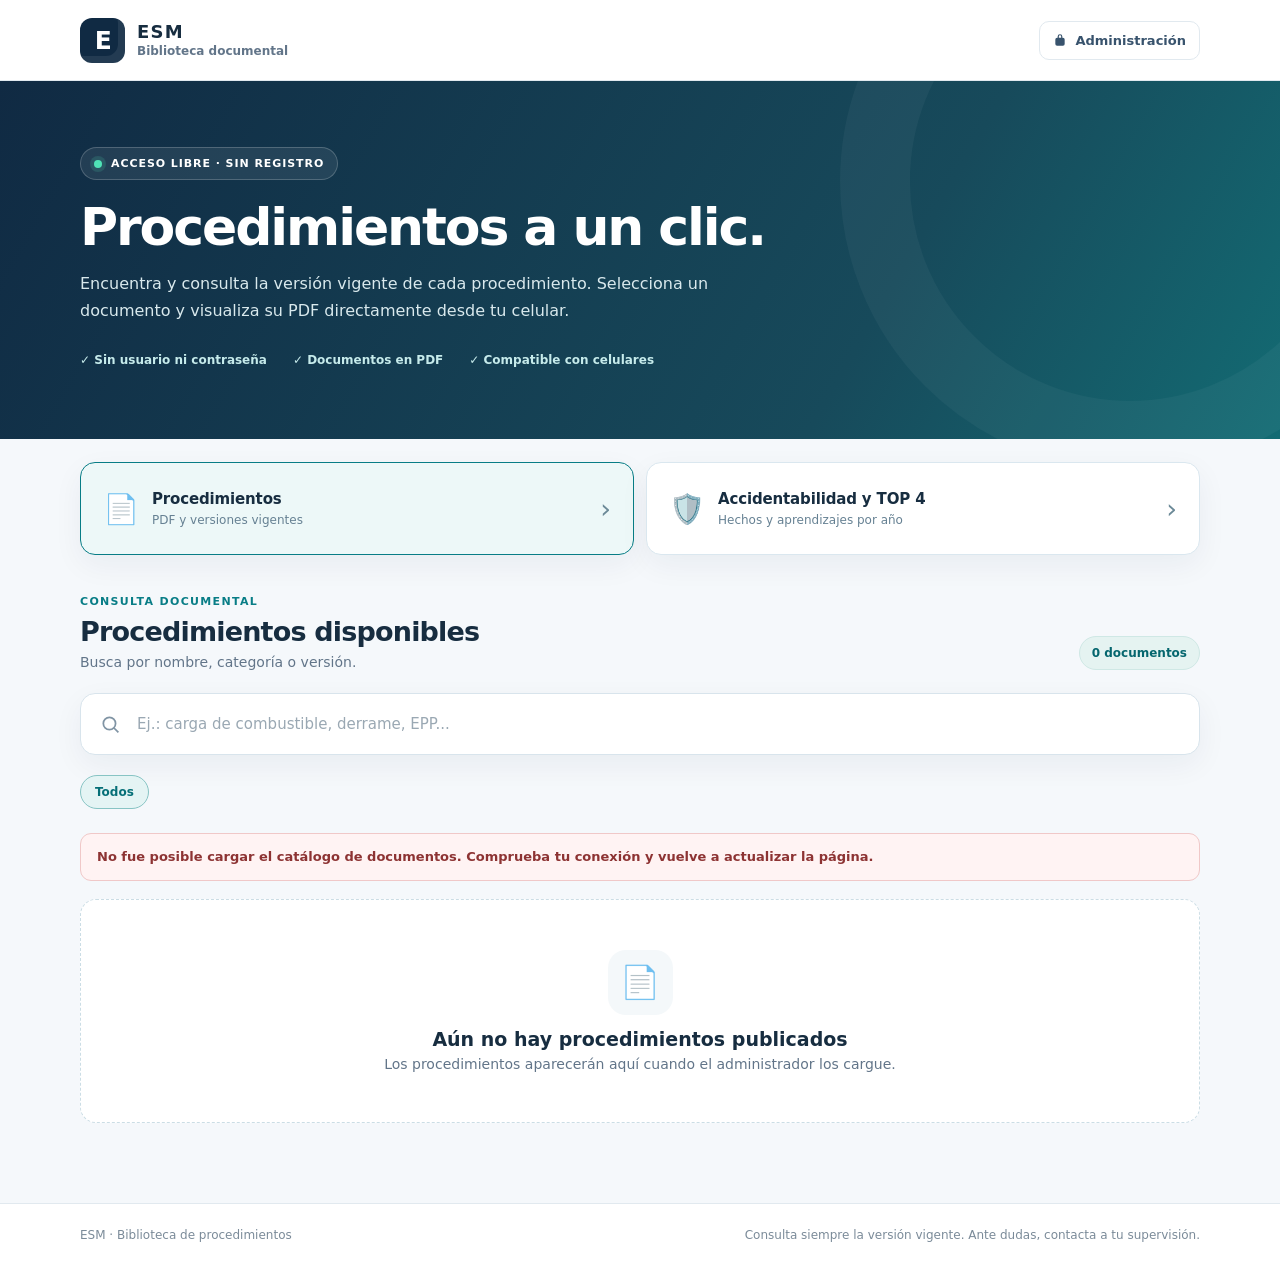
==== index.html @ 7fe54e81 "Primera versión Biblioteca ESM" ====
<!DOCTYPE html>
<html lang="es">
<head>
  <meta charset="UTF-8" />
  <meta name="viewport" content="width=device-width, initial-scale=1" />
  <meta name="theme-color" content="#102a43" />
  <meta name="description" content="Biblioteca de procedimientos vigentes ESM. Consulta y visualiza documentos PDF de forma simple." />
  <meta name="robots" content="noindex,nofollow" />
  <title>Biblioteca de Procedimientos | ESM</title>
  <link rel="stylesheet" href="styles.css" />
  <script src="app.js" defer></script>
</head>
<body>
  <header class="site-header">
    <div class="container header-inner">
      <a class="brand" href="./" aria-label="Biblioteca ESM - Inicio">
        <span class="brand-mark" aria-hidden="true">E</span>
        <span class="brand-text"><strong>ESM</strong><small>Biblioteca documental</small></span>
      </a>
      <a class="header-action" href="admin.html"><svg viewBox="0 0 24 24" aria-hidden="true"><path d="M12 2a4 4 0 0 1 4 4v2h1a3 3 0 0 1 3 3v8a3 3 0 0 1-3 3H7a3 3 0 0 1-3-3v-8a3 3 0 0 1 3-3h1V6a4 4 0 0 1 4-4Zm-2 6h4V6a2 2 0 0 0-4 0v2Z"/></svg><span>Administración</span></a>
    </div>
  </header>
  <main>
    <section class="hero">
      <div class="container hero-content">
        <span class="eyebrow"><span class="status-pulse"></span> ACCESO LIBRE · SIN REGISTRO</span>
        <h1>Procedimientos a un clic.</h1>
        <p>Encuentra y consulta la versión vigente de cada procedimiento. Selecciona un documento y visualiza su PDF directamente desde tu celular.</p>
        <div class="hero-details"><span>✓ Sin usuario ni contraseña</span><span>✓ Documentos en PDF</span><span>✓ Compatible con celulares</span></div>
      </div>
    </section>

    <nav class="container two-portals" aria-label="Secciones de consulta">
      <a class="portal-card active-portal" href="./" aria-current="page"><span class="portal-symbol" aria-hidden="true">📄</span><span><strong>Procedimientos</strong><small>PDF y versiones vigentes</small></span><span class="portal-arrow" aria-hidden="true">›</span></a>
      <a class="portal-card" href="accidentabilidad.html"><span class="portal-symbol" aria-hidden="true">🛡️</span><span><strong>Accidentabilidad y TOP 4</strong><small>Hechos y aprendizajes por año</small></span><span class="portal-arrow" aria-hidden="true">›</span></a>
    </nav>
    <section class="container content-section" aria-label="Listado de procedimientos">
      <div class="section-head">
        <div><p class="section-kicker">CONSULTA DOCUMENTAL</p><h2>Procedimientos disponibles</h2><p class="section-sub">Busca por nombre, categoría o versión.</p></div>
        <div class="counter" id="counter" aria-live="polite">Cargando...</div>
      </div>
      <div class="search-wrap">
        <svg viewBox="0 0 24 24" aria-hidden="true"><circle cx="10.8" cy="10.8" r="7"/><path d="m16 16 5 5"/></svg>
        <input id="search" type="search" placeholder="Ej.: carga de combustible, derrame, EPP..." aria-label="Buscar procedimiento" autocomplete="off" />
        <button id="clear-search" class="clear-search" type="button" aria-label="Borrar búsqueda" hidden>×</button>
      </div>
      <div id="filters" class="filter-row" role="group" aria-label="Filtrar por categoría"></div>
      <div id="notice" class="notice" aria-live="polite" hidden></div>
      <div id="cards" class="document-grid" aria-live="polite"></div>
      <div id="empty" class="empty-state" hidden>
        <div class="empty-icon" aria-hidden="true">📄</div>
        <h3 id="empty-title">No hay procedimientos publicados</h3>
        <p id="empty-detail">Cuando se carguen documentos aparecerán aquí.</p>
      </div>
    </section>
  </main>
  <footer class="site-footer"><div class="container footer-content"><span>ESM · Biblioteca de procedimientos</span><span>Consulta siempre la versión vigente. Ante dudas, contacta a tu supervisión.</span></div></footer>

  <dialog id="pdf-dialog" class="pdf-dialog" aria-label="Visualizador de procedimiento">
    <div class="dialog-shell">
      <div class="dialog-head"><div class="dialog-name"><p>DOCUMENTO PDF</p><h2 id="viewer-title">Procedimiento</h2><span id="viewer-version"></span></div><button id="close-viewer" type="button" class="icon-button" aria-label="Cerrar documento">✕</button></div>
      <iframe id="pdf-frame" title="Visualizador PDF" loading="lazy"></iframe>
      <div class="dialog-foot"><span>Si tu celular no lo muestra aquí, ábrelo directamente.</span><a id="viewer-link" class="button primary small" href="#" target="_blank" rel="noopener">Abrir PDF ↗</a></div>
    </div>
  </dialog>
</body>
</html>
---- styles.css ----
:root{color-scheme:light;--navy:#102a43;--navy-2:#163957;--teal:#087d86;--teal-dark:#05666e;--text:#172d40;--muted:#627589;--line:#e1e9ef;--bg:#f5f8fb;--white:#fff;--shadow:0 10px 30px rgba(16,42,67,.055);font-family:Inter,ui-sans-serif,system-ui,-apple-system,"Segoe UI",Roboto,Arial,sans-serif;font-synthesis:none}
*{box-sizing:border-box}html{scroll-behavior:smooth}body{margin:0;color:var(--text);background:var(--bg);-webkit-font-smoothing:antialiased}button,input,textarea,select{font:inherit}button,a{-webkit-tap-highlight-color:transparent}button{cursor:pointer}a{color:inherit;text-decoration:none}[hidden]{display:none!important}.container{width:min(1120px,calc(100% - 40px));margin-inline:auto}.site-header{background:var(--white);border-bottom:1px solid var(--line);position:relative;z-index:2}.header-inner{min-height:80px;display:flex;align-items:center;justify-content:space-between;gap:16px}.brand{display:flex;align-items:center;gap:12px}.brand-mark{width:45px;height:45px;border-radius:12px;background:var(--navy);color:#fff;display:grid;place-items:center;font-weight:900;font-size:25px;letter-spacing:-1.5px;box-shadow:inset -7px -7px 0 rgba(255,255,255,.08)}.brand-text{display:flex;flex-direction:column;line-height:1.25}.brand-text strong{font-size:18px;letter-spacing:.07em}.brand-text small{font-size:12px;color:var(--muted);font-weight:600;white-space:nowrap}.header-action{font-size:13px;color:#38536d;border:1px solid var(--line);border-radius:10px;min-height:39px;display:flex;align-items:center;gap:8px;padding:0 13px;font-weight:700;transition:.15s}.header-action:hover{border-color:#9bc8cc;color:var(--teal)}.header-action svg{width:14px;height:14px;fill:currentColor}.hero{color:#fff;background:linear-gradient(120deg,#102a43,#174a5b 68%,#136b73);overflow:hidden;position:relative}.hero:after{content:"";position:absolute;width:440px;height:440px;border-radius:50%;border:70px solid rgba(255,255,255,.04);right:-140px;top:-190px;pointer-events:none}.hero-content{padding:66px 0 72px;position:relative;z-index:1}.eyebrow{display:inline-flex;align-items:center;gap:9px;font-weight:800;letter-spacing:.085em;font-size:11px;border:1px solid rgba(255,255,255,.2);padding:9px 13px;border-radius:50px;background:rgba(255,255,255,.08)}.status-pulse{height:8px;width:8px;background:#4fe4b6;display:inline-block;border-radius:50%;box-shadow:0 0 0 4px rgba(79,228,182,.15);flex-shrink:0}.hero h1{font-size:clamp(34px,4.3vw,52px);line-height:1.09;letter-spacing:-.04em;max-width:760px;margin:19px 0 14px}.hero p{max-width:670px;line-height:1.7;color:#d9e9ed;font-size:16px;margin:0}.hero-details{display:flex;flex-wrap:wrap;gap:12px 26px;margin-top:29px;font-size:12px;color:#c6ebeb;font-weight:600}.content-section{padding:51px 0 80px;min-height:460px}.section-head{display:flex;justify-content:space-between;align-items:end;gap:12px;margin-bottom:23px}.section-kicker{color:var(--teal);font-size:11px!important;font-weight:900!important;letter-spacing:.12em;margin:0 0 8px!important}.section-head h2{font-size:27px;letter-spacing:-.03em;margin:0 0 7px}.section-sub{color:var(--muted);font-size:14px;margin:0}.counter{color:var(--teal-dark);background:#e5f3f1;border:1px solid #cfe8e5;border-radius:30px;padding:9px 12px;font-weight:800;font-size:12px;white-space:nowrap}.search-wrap{height:62px;background:#fff;border:1px solid #d8e4ec;border-radius:15px;display:flex;align-items:center;gap:14px;padding:0 19px;box-shadow:var(--shadow)}.search-wrap:focus-within{border-color:var(--teal);box-shadow:0 0 0 3px #087d8621}.search-wrap svg{width:21px;height:21px;stroke:#8094a4;stroke-width:2;fill:none;flex-shrink:0}.search-wrap input{border:0;outline:0;width:100%;height:100%;font-size:15px;min-width:0;color:var(--text);background:transparent}.search-wrap input::placeholder{color:#9aa8b3}.clear-search{border:0;background:#f1f4f6;border-radius:8px;font-size:20px;line-height:1;color:#42576b;padding:5px 10px}.filter-row{margin:20px 0 24px;display:flex;gap:9px;flex-wrap:wrap}.filter-chip{font-size:12px;font-weight:800;border:1px solid #d9e5ea;background:#fff;color:#60778a;padding:9px 14px;border-radius:30px}.filter-chip:hover,.filter-chip.active{background:#e4f4f4;color:#056f77;border-color:#87c4c4}.document-grid{display:grid;grid-template-columns:repeat(3,minmax(0,1fr));gap:17px}.document-card{background:#fff;border:1px solid var(--line);border-radius:16px;padding:23px;display:flex;flex-direction:column;gap:14px;box-shadow:var(--shadow);min-height:265px;transition:box-shadow .15s,transform .15s}.document-card:hover{box-shadow:0 18px 30px rgba(16,42,67,.10);transform:translateY(-2px)}.card-top{display:flex;justify-content:space-between;align-items:center;gap:10px}.pdf-mark{width:43px;height:49px;background:#fff3f0;border:1px solid #ffe1d9;color:#c84c31;border-radius:9px;display:flex;align-items:center;justify-content:center;font-size:12px;font-weight:900;position:relative}.pdf-mark:after{content:"";position:absolute;right:0;top:0;border-width:0 10px 10px 0;border-color:transparent #f0c6ba transparent transparent;border-style:solid}.tag{font-size:11px;font-weight:800;border-radius:20px;padding:7px 10px}.tag.current{background:#e5f5f1;color:#087866}.tag.neutral{background:#f0f4f7;color:#536c81}.tag.hidden-tag{background:#fff0e6;color:#9a531b}.doc-category{font-size:11px;font-weight:800;color:var(--teal);letter-spacing:.02em}.document-card h3{font-size:17px;line-height:1.38;letter-spacing:-.015em;margin:0;overflow-wrap:anywhere}.doc-description{color:#738496;line-height:1.48;font-size:13px;margin:0;display:-webkit-box;-webkit-box-orient:vertical;-webkit-line-clamp:2;overflow:hidden}.card-middle{flex:1}.card-bottom{border-top:1px solid #eef2f5;padding-top:14px;display:flex;justify-content:space-between;align-items:center;gap:12px}.doc-meta{font-size:12px;color:#718597;line-height:1.5}.doc-meta strong{display:block;color:#263e51;font-size:13px}.button{display:inline-flex;align-items:center;justify-content:center;gap:7px;min-height:45px;border-radius:11px;padding:10px 17px;font-size:13px;font-weight:800;border:1px solid transparent;text-align:center;transition:.15s;white-space:nowrap}.button.primary{background:#087d86;color:#fff}.button.primary:hover{background:#05666e}.button.secondary{background:#fff;color:#2f5367;border-color:#cedde6}.button.secondary:hover{background:#f2f8fa}.button.small{font-size:12px;min-height:36px;padding:8px 12px;border-radius:9px}.button.danger{color:#a93e3e;border-color:#f2d3d3;background:#fff5f5}.button:disabled{opacity:.55;cursor:wait}.empty-state{border:1px dashed #cbdde5;border-radius:16px;padding:50px 22px;text-align:center;background:#fff}.empty-icon{width:65px;height:65px;border-radius:18px;display:grid;place-items:center;background:#f4f8fa;font-size:32px;margin:0 auto 13px}.empty-state h3{font-size:19px;margin:0 0 6px}.empty-state p{color:var(--muted);font-size:14px;margin:0}.notice{padding:13px 16px;margin:18px 0;border:1px solid #b5dce1;background:#eaf7f9;color:#165d66;font-size:13px;font-weight:650;border-radius:11px;line-height:1.5}.notice.error{border-color:#f0c8c8;background:#fff3f3;color:#8d3333}.notice.success{border-color:#b1dfd3;background:#edf9f3;color:#206a54}.site-footer{border-top:1px solid var(--line);background:#fff;color:#7b8b99}.footer-content{padding:22px 0;display:flex;justify-content:space-between;gap:18px;font-size:12px;line-height:1.5}.pdf-dialog{width:min(1180px,calc(100vw - 24px));max-width:none;max-height:calc(100dvh - 30px);height:min(880px,calc(100dvh - 30px));padding:0;border:0;border-radius:16px;box-shadow:0 28px 100px #0005;overflow:hidden}.pdf-dialog::backdrop{background:#061826bd}.dialog-shell{height:100%;display:flex;flex-direction:column;background:#f7fafb}.dialog-head{display:flex;justify-content:space-between;align-items:start;gap:15px;padding:15px 21px;background:#fff;border-bottom:1px solid var(--line)}.dialog-name{min-width:0}.dialog-name p{font-size:10px;color:#087d86;font-weight:900;letter-spacing:.1em;margin:0 0 5px}.dialog-name h2{font-size:17px;line-height:1.35;margin:0 0 4px;overflow-wrap:anywhere}.dialog-name span{font-size:12px;color:var(--muted)}.icon-button{border:1px solid #dbe3ea;background:#fff;border-radius:10px;width:37px;height:37px;color:#536b7b;font-size:16px;flex-shrink:0}.pdf-dialog iframe{background:#e6ebef;width:100%;height:100%;border:0;flex:1;min-height:0}.dialog-foot{background:#fff;padding:10px 15px;display:flex;justify-content:space-between;align-items:center;gap:10px;border-top:1px solid var(--line);font-size:12px;color:#667e8d}.admin-main{padding:42px 0 78px;min-height:75vh}.admin-title h1{font-size:clamp(29px,3.7vw,38px);letter-spacing:-.04em;margin:8px 0}.admin-title>p{font-size:15px;color:var(--muted);max-width:760px;line-height:1.65;margin:0 0 28px}.panel{background:#fff;border:1px solid var(--line);border-radius:16px;box-shadow:var(--shadow);padding:25px}.connect-panel{max-width:740px}.panel-heading{display:flex;justify-content:space-between;gap:12px;align-items:start;margin-bottom:21px}.panel-heading h2{font-size:19px;letter-spacing:-.02em;margin:0 0 6px}.panel-heading p{margin:0;color:var(--muted);font-size:13px;line-height:1.5}.form-grid{display:grid;grid-template-columns:repeat(2,minmax(0,1fr));gap:17px}.form-grid.stacked{grid-template-columns:1fr}.form-grid label{display:flex;flex-direction:column;gap:8px;font-size:12px;font-weight:800;color:#324e64}.form-grid input,.form-grid textarea,.form-grid select{background:#fff;border:1px solid #d8e3e9;border-radius:10px;padding:12px 13px;min-height:44px;width:100%;color:var(--text);font-size:14px;font-weight:500;outline:0}.form-grid input:focus,.form-grid textarea:focus,.form-grid select:focus{border-color:var(--teal);box-shadow:0 0 0 3px #087d861b}.form-grid textarea{resize:vertical}.form-grid input[type=file]{border-style:dashed;background:#f9fcfc;cursor:pointer;padding:14px 10px}.form-grid small{font-size:11px;color:#7c91a1;font-weight:500}.span-full{grid-column:1/-1}.form-two{display:grid;grid-template-columns:1fr 1fr;gap:14px}.form-actions{display:flex;gap:9px;align-items:center;flex-wrap:wrap}.muted-inline{color:#8999a6;font-weight:500}.required{color:#c55050}.helper{margin-top:23px;padding:16px;background:#f5f8fa;border-radius:10px;border:1px solid #e4ecf0;font-size:12px;line-height:1.7;color:#5e7586}.workspace-top{display:flex;justify-content:space-between;align-items:center;gap:12px;margin:0 0 19px}.connected{display:flex;align-items:center;gap:10px;color:#526e80;font-size:13px;flex-wrap:wrap}.connected strong{color:var(--navy)}.connected .status-pulse{background:#0faf8e;box-shadow:0 0 0 4px #0faf8e20}.stats-grid{display:grid;grid-template-columns:repeat(3,1fr);gap:13px;margin-bottom:18px}.mini-stat{background:#fff;border:1px solid var(--line);border-radius:13px;padding:17px 19px;display:flex;flex-direction:column;gap:4px}.mini-stat strong{font-size:26px;color:var(--navy)}.mini-stat span{color:#7a8e9e;font-size:12px;font-weight:700}.admin-columns{display:grid;grid-template-columns:1fr 1fr;gap:18px;align-items:start}.admin-document-list{display:flex;flex-direction:column;gap:11px;max-height:740px;overflow-y:auto}.admin-item{border:1px solid #e5edf2;border-radius:11px;padding:15px}.admin-item h3{font-size:14px;line-height:1.4;margin:0 0 7px;overflow-wrap:anywhere}.admin-item-meta{display:flex;align-items:center;gap:7px;flex-wrap:wrap;font-size:11px;color:#8093a1}.admin-item-actions{display:flex;flex-wrap:wrap;gap:8px;margin-top:13px}.action-link{border:1px solid #d9e6ed;background:#fff;border-radius:8px;color:#315970;padding:7px 9px;font-size:11px;font-weight:800}.action-link:hover{background:#f1f8fa}.action-link.warning{border-color:#f4d7ca;color:#98542e}.footnote{font-size:12px;color:#8796a2;line-height:1.6;margin-top:20px}.admin-empty{font-size:13px;color:var(--muted);padding:24px 12px;text-align:center;border:1px dashed #d9e5ea;border-radius:11px}
@media(max-width:850px){.document-grid{grid-template-columns:repeat(2,minmax(0,1fr))}.admin-columns{grid-template-columns:1fr}.panel{padding:22px}.footer-content{flex-direction:column;gap:6px}}
@media(max-width:580px){.container{width:min(100% - 28px,1120px)}.header-inner{min-height:69px}.brand-mark{width:39px;height:39px;font-size:22px}.brand-text strong{font-size:16px}.brand-text small{font-size:10px}.header-action{min-height:35px;font-size:11px;padding:0 9px}.hero-content{padding:44px 0 50px}.hero h1{font-size:35px;max-width:330px}.hero p{font-size:14px}.hero-details{gap:9px 13px;margin-top:24px;font-size:11px}.content-section{padding:35px 0 60px}.section-head{align-items:start}.section-head h2{font-size:23px}.counter{font-size:10px;padding:8px 10px}.search-wrap{height:56px;padding:0 14px;gap:9px}.search-wrap input{font-size:13px}.filter-row{gap:7px;margin:16px 0 19px}.filter-chip{font-size:11px;padding:8px 11px}.document-grid{grid-template-columns:1fr;gap:12px}.document-card{min-height:0;padding:18px;gap:10px}.card-bottom{margin-top:1px}.footer-content{padding:17px 0}.pdf-dialog{width:100vw;height:100dvh;max-height:100dvh;border-radius:0}.dialog-head{padding:13px}.dialog-name h2{font-size:15px}.dialog-foot{padding:11px 13px}.dialog-foot span{font-size:11px}.admin-main{padding:29px 0 60px}.panel{padding:18px}.form-grid{grid-template-columns:1fr}.form-two{grid-template-columns:1fr 1fr}.stats-grid{gap:8px}.mini-stat{padding:12px}.mini-stat strong{font-size:22px}.mini-stat span{font-size:10px}.workspace-top{align-items:start}}
@media(prefers-reduced-motion:reduce){*{scroll-behavior:auto!important;transition:none!important}}

/* Doble biblioteca */
.two-portals{display:grid;grid-template-columns:repeat(2,minmax(0,1fr));gap:12px;padding-top:23px}
.portal-card{background:#fff;border:1px solid #dae7ef;box-shadow:var(--shadow);border-radius:15px;display:flex;align-items:center;gap:13px;padding:19px 22px;min-height:93px;transition:border-color .15s,transform .15s}
.portal-card:hover{border-color:#69b4b7;transform:translateY(-1px)}
.portal-card.active-portal{border-color:#087d86;background:#edf8f8}
.portal-symbol{font-size:29px;flex:0 0 35px;text-align:center}
.portal-card strong{display:block;font-weight:800;letter-spacing:-.01em;font-size:15px}
.portal-card small{display:block;color:#668193;margin-top:5px;font-size:12px}
.portal-arrow{margin-left:auto;color:#6b8997;font-size:27px;font-weight:300}
.two-portals+.content-section{padding-top:40px}
.hero-incidents{background:linear-gradient(110deg,#123b55 0%,#116b75 100%)}
.year-stats{display:grid;grid-template-columns:1.2fr repeat(4,1fr);gap:12px;margin:20px 0 16px}
.year-stat{background:#fff;border:1px solid var(--line);border-radius:14px;padding:17px;box-shadow:var(--shadow);display:flex;flex-direction:column;gap:9px}
.year-stat span{font-size:11px;font-weight:800;color:#60798a;line-height:1.4;text-transform:uppercase;letter-spacing:.035em}
.year-stat strong{color:var(--navy);font-size:31px;line-height:1}
.year-stat small{color:#6b8293;font-size:11px}
.feature-stat{background:#e6f4f5;border-color:#a6dadc}
.feature-stat strong{color:#08717b}
.year-picker{display:inline-flex;gap:10px;align-items:center;font-size:13px;font-weight:800;color:#405c6d}
.year-picker select{border:1px solid #d8e3e9;border-radius:9px;padding:9px 25px 9px 11px;background:#fff;font-size:14px;font-weight:700;color:#234256}
.definition-note{font-size:12px;line-height:1.6;color:#6c8292;margin:10px 0 48px}
.incident-section-head{margin-bottom:12px}
.incident-grid{display:grid;grid-template-columns:repeat(2,minmax(0,1fr));gap:16px}
.incident-card{background:#fff;border:1px solid #dfe9ee;border-radius:15px;padding:22px;box-shadow:var(--shadow);display:flex;flex-direction:column;gap:17px}
.incident-card-header{display:flex;align-items:center;justify-content:space-between;gap:10px;flex-wrap:wrap}
.incident-type{font-size:11px;font-weight:800;padding:7px 10px;border-radius:8px;background:#ecf6f8;color:#176c78}
.incident-type.type-1{background:#fff2e7;color:#9b5a24}
.incident-type.type-2{background:#fff1f1;color:#a04a4a}
.incident-type.type-3{background:#f1f2fc;color:#525a9d}
.incident-date{font-size:11px;font-weight:750;color:#597689}
.incident-field{display:flex;flex-direction:column;gap:5px}
.incident-field-label{font-size:10px;letter-spacing:.075em;font-weight:850;color:#6d8696}
.incident-field p{font-size:13px;line-height:1.65;white-space:pre-wrap;overflow-wrap:anywhere;margin:0}
.lesson-field{padding-top:15px;border-top:1px solid #e2e9ec}
.lesson-field .incident-field-label{color:#087d86}
.admin-tabs{display:flex;gap:10px;border-bottom:1px solid #e0e8ef;margin:0 0 22px;padding-bottom:13px;flex-wrap:wrap}
.tab-button{border:1px solid #d9e6ec;border-radius:10px;background:#fff;color:#506b7e;padding:12px 19px;font-size:13px;font-weight:800}
.tab-button.active{border-color:#087d86;background:#ecf8f8;color:#087d86}
.tab-button:hover{border-color:#087d86}
@media(max-width:900px){.year-stats{grid-template-columns:repeat(3,minmax(0,1fr))}.feature-stat{grid-column:span 2}}
@media(max-width:640px){.two-portals{grid-template-columns:1fr;gap:9px;padding-top:15px}.portal-card{padding:13px 16px;min-height:69px}.portal-card strong{font-size:14px}.portal-card small{font-size:11px}.portal-symbol{font-size:23px}.two-portals+.content-section{padding-top:26px}.year-stats{grid-template-columns:repeat(2,minmax(0,1fr));gap:8px}.feature-stat{grid-column:span 2}.year-stat{padding:12px}.year-stat strong{font-size:27px}.year-stat span{font-size:10px}.definition-note{margin-bottom:35px}.section-head-year{align-items:center}.incident-grid{grid-template-columns:1fr}.incident-card{padding:18px}.tab-button{width:100%;text-align:left}}

.qr-main{padding-top:43px;padding-bottom:65px}.qr-grid{display:grid;grid-template-columns:repeat(2,minmax(0,1fr));gap:18px}.qr-panel{text-align:center}.qr-panel h2{font-size:20px;margin:2px 0 6px}.qr-panel>p{font-size:13px;color:#617b8c}.qr-canvas{display:grid;place-items:center;width:fit-content;max-width:100%;margin:18px auto;background:#fff;padding:14px;border:1px solid #e2e8ec}.qr-canvas img,.qr-canvas canvas{max-width:100%;height:auto}.qr-url{font-size:11px!important;line-height:1.5;overflow-wrap:anywhere;min-height:45px}.qr-panel button{width:100%}@media(max-width:640px){.qr-grid{grid-template-columns:1fr}}

.header-links{display:flex;align-items:center;gap:7px;flex-wrap:wrap;justify-content:end}@media(max-width:480px){.header-links .header-action{font-size:10px;padding:0 7px}}
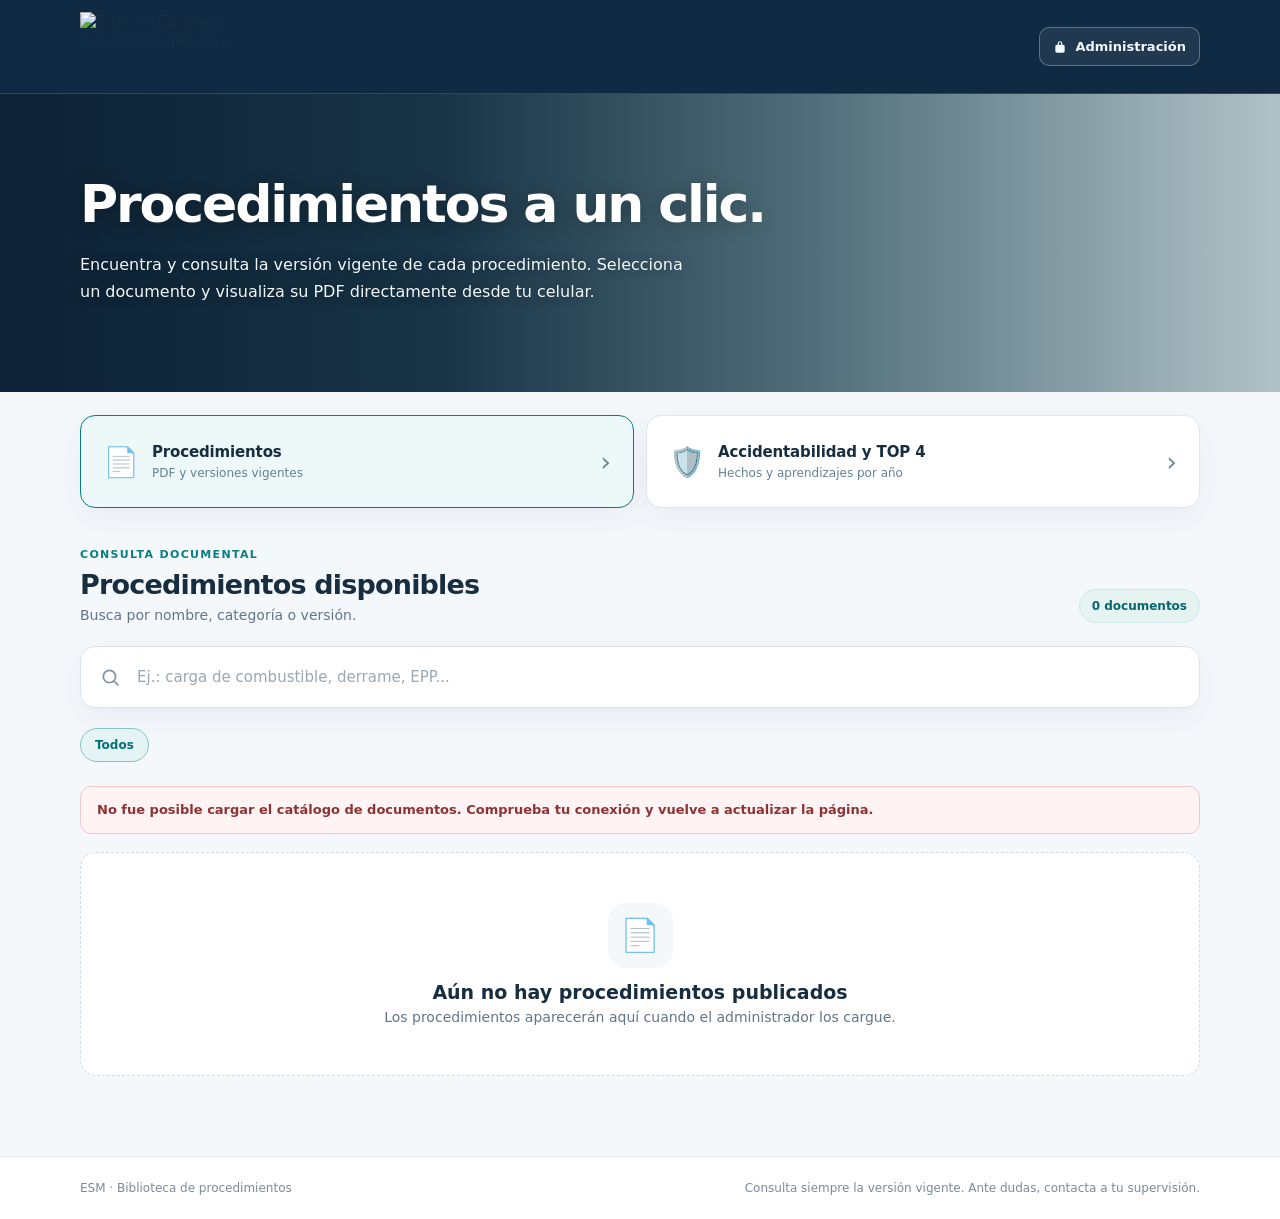
==== commit bba6723b: "Add files via upload" ====
--- a/index.html
+++ b/index.html
@@ -14,8 +14,7 @@
   <header class="site-header">
     <div class="container header-inner">
       <a class="brand" href="./" aria-label="Biblioteca ESM - Inicio">
-        <span class="brand-mark" aria-hidden="true">E</span>
-        <span class="brand-text"><strong>ESM</strong><small>Biblioteca documental</small></span>
+        <img class="brand-logo" src="assets/logo-esm-blanco.png" alt="ESM — Empresa Soluciones Mineras" width="575" height="202" />
       </a>
       <a class="header-action" href="admin.html"><svg viewBox="0 0 24 24" aria-hidden="true"><path d="M12 2a4 4 0 0 1 4 4v2h1a3 3 0 0 1 3 3v8a3 3 0 0 1-3 3H7a3 3 0 0 1-3-3v-8a3 3 0 0 1 3-3h1V6a4 4 0 0 1 4-4Zm-2 6h4V6a2 2 0 0 0-4 0v2Z"/></svg><span>Administración</span></a>
     </div>
@@ -23,10 +22,8 @@
   <main>
     <section class="hero">
       <div class="container hero-content">
-        <span class="eyebrow"><span class="status-pulse"></span> ACCESO LIBRE · SIN REGISTRO</span>
         <h1>Procedimientos a un clic.</h1>
         <p>Encuentra y consulta la versión vigente de cada procedimiento. Selecciona un documento y visualiza su PDF directamente desde tu celular.</p>
-        <div class="hero-details"><span>✓ Sin usuario ni contraseña</span><span>✓ Documentos en PDF</span><span>✓ Compatible con celulares</span></div>
       </div>
     </section>
 
--- a/styles.css
+++ b/styles.css
@@ -49,3 +49,56 @@
 .qr-main{padding-top:43px;padding-bottom:65px}.qr-grid{display:grid;grid-template-columns:repeat(2,minmax(0,1fr));gap:18px}.qr-panel{text-align:center}.qr-panel h2{font-size:20px;margin:2px 0 6px}.qr-panel>p{font-size:13px;color:#617b8c}.qr-canvas{display:grid;place-items:center;width:fit-content;max-width:100%;margin:18px auto;background:#fff;padding:14px;border:1px solid #e2e8ec}.qr-canvas img,.qr-canvas canvas{max-width:100%;height:auto}.qr-url{font-size:11px!important;line-height:1.5;overflow-wrap:anywhere;min-height:45px}.qr-panel button{width:100%}@media(max-width:640px){.qr-grid{grid-template-columns:1fr}}
 
 .header-links{display:flex;align-items:center;gap:7px;flex-wrap:wrap;justify-content:end}@media(max-width:480px){.header-links .header-action{font-size:10px;padding:0 7px}}
+
+
+/* =========================================================
+   Actualizacion visual ESM — 20-11-2026
+   No modifica las funciones ni los datos de la biblioteca.
+   ========================================================= */
+.site-header{
+  background:#102a43;
+  border-bottom:1px solid rgba(255,255,255,.13);
+}
+.header-inner{min-height:93px}
+.brand{display:inline-flex;align-items:center;min-height:68px}
+.brand-logo{display:block;width:198px;max-width:46vw;height:auto;max-height:76px;object-fit:contain;object-position:left center}
+.header-action{
+  background:rgba(255,255,255,.07);
+  color:#f4fbff;
+  border-color:rgba(255,255,255,.28);
+}
+.header-action:hover,.header-action:focus-visible{
+  background:rgba(255,255,255,.15);
+  color:#fff;
+  border-color:rgba(255,255,255,.7);
+}
+.hero:not(.hero-incidents){
+  background-image:
+    linear-gradient(90deg,rgba(8,29,48,.98) 0%,rgba(10,39,58,.94) 34%,rgba(12,53,68,.70) 64%,rgba(12,63,74,.29) 100%),
+    url("assets/enex-mineria.jpg");
+  background-size:cover;
+  background-position:center,center 73%;
+  background-repeat:no-repeat;
+}
+.hero:not(.hero-incidents)::after{display:none}
+.hero:not(.hero-incidents) .hero-content{padding:82px 0 87px}
+.hero:not(.hero-incidents) h1{max-width:690px;margin:0 0 18px;text-shadow:0 2px 18px rgba(0,0,0,.25)}
+.hero:not(.hero-incidents) p{max-width:620px;color:#f2f7fa;text-shadow:0 1px 12px rgba(0,0,0,.35)}
+.hero-incidents .hero-content{padding:66px 0 72px}
+.hero-incidents h1{margin:0 0 16px}
+@media(max-width:700px){
+  .header-inner{min-height:77px}
+  .brand-logo{width:151px;max-height:61px}
+  .hero:not(.hero-incidents){
+    background-image:
+      linear-gradient(90deg,rgba(7,29,48,.96) 0%,rgba(9,39,58,.87) 61%,rgba(12,54,70,.62) 100%),
+      url("assets/enex-mineria.jpg");
+    background-position:center,68% 75%;
+  }
+  .hero:not(.hero-incidents) .hero-content{padding:56px 0 62px}
+  .hero-incidents .hero-content{padding:52px 0 59px}
+}
+@media(max-width:360px){
+  .brand-logo{width:133px}
+  .header-action{font-size:10px;padding-inline:8px}
+}
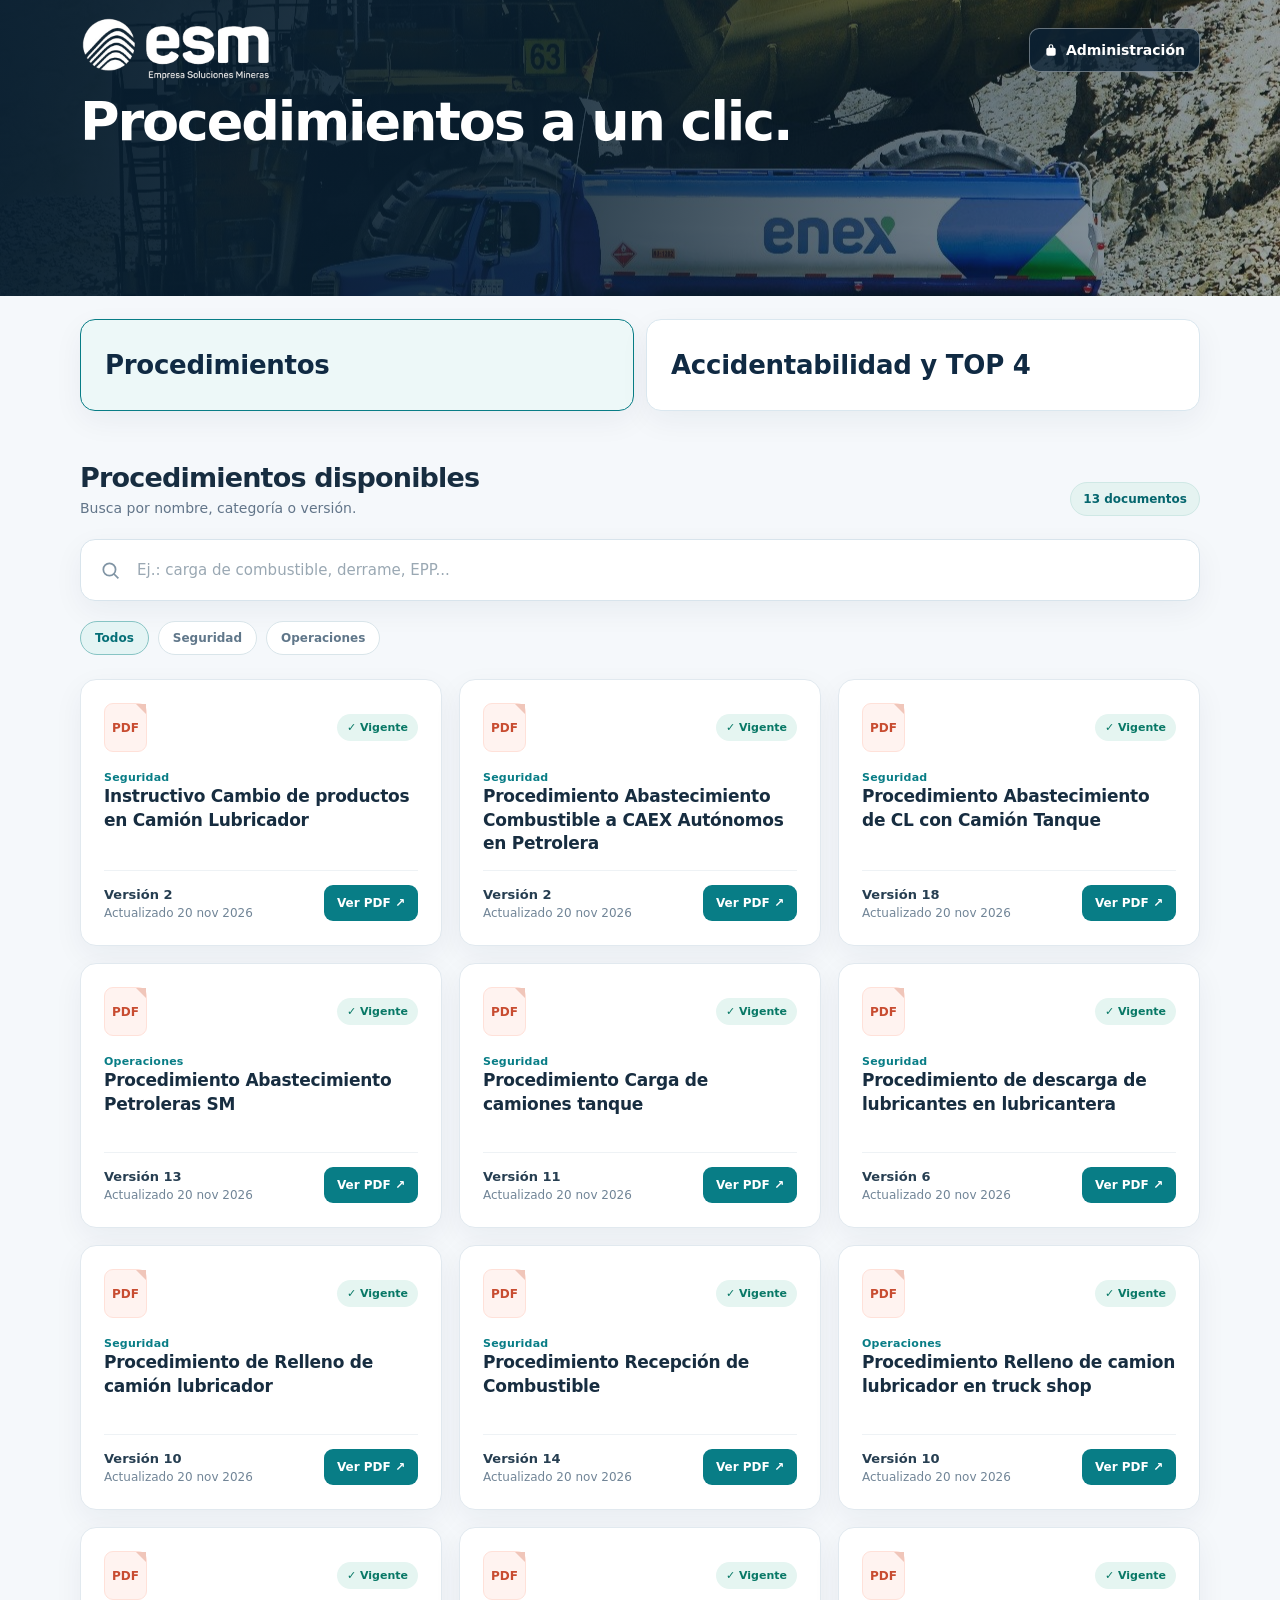
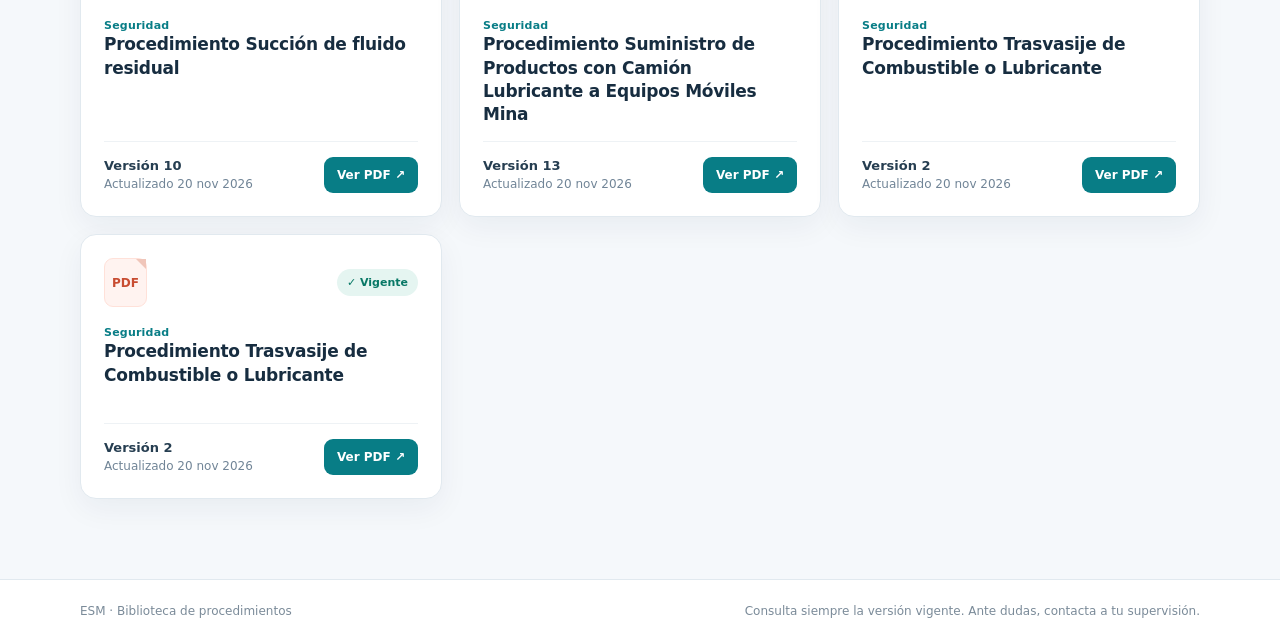
==== commit fc9ac617: "Add files via upload" ====
--- a/index.html
+++ b/index.html
@@ -8,32 +8,29 @@
   <meta name="robots" content="noindex,nofollow" />
   <title>Biblioteca de Procedimientos | ESM</title>
   <link rel="stylesheet" href="styles.css" />
+  <link rel="stylesheet" href="portada.css" />
   <script src="app.js" defer></script>
 </head>
 <body>
-  <header class="site-header">
+  <header class="portada-hero">
     <div class="container header-inner">
       <a class="brand" href="./" aria-label="Biblioteca ESM - Inicio">
         <img class="brand-logo" src="assets/logo-esm-blanco.png" alt="ESM — Empresa Soluciones Mineras" width="575" height="202" />
       </a>
       <a class="header-action" href="admin.html"><svg viewBox="0 0 24 24" aria-hidden="true"><path d="M12 2a4 4 0 0 1 4 4v2h1a3 3 0 0 1 3 3v8a3 3 0 0 1-3 3H7a3 3 0 0 1-3-3v-8a3 3 0 0 1 3-3h1V6a4 4 0 0 1 4-4Zm-2 6h4V6a2 2 0 0 0-4 0v2Z"/></svg><span>Administración</span></a>
     </div>
+    <div class="container portada-titulo">
+      <h1>Procedimientos a un clic.</h1>
+    </div>
   </header>
   <main>
-    <section class="hero">
-      <div class="container hero-content">
-        <h1>Procedimientos a un clic.</h1>
-        <p>Encuentra y consulta la versión vigente de cada procedimiento. Selecciona un documento y visualiza su PDF directamente desde tu celular.</p>
-      </div>
-    </section>
-
-    <nav class="container two-portals" aria-label="Secciones de consulta">
-      <a class="portal-card active-portal" href="./" aria-current="page"><span class="portal-symbol" aria-hidden="true">📄</span><span><strong>Procedimientos</strong><small>PDF y versiones vigentes</small></span><span class="portal-arrow" aria-hidden="true">›</span></a>
-      <a class="portal-card" href="accidentabilidad.html"><span class="portal-symbol" aria-hidden="true">🛡️</span><span><strong>Accidentabilidad y TOP 4</strong><small>Hechos y aprendizajes por año</small></span><span class="portal-arrow" aria-hidden="true">›</span></a>
+    <nav class="container two-portals portada-accesos" aria-label="Secciones de consulta">
+      <a class="portal-card active-portal" href="./" aria-current="page"><strong>Procedimientos</strong></a>
+      <a class="portal-card" href="accidentabilidad.html"><strong>Accidentabilidad y TOP 4</strong></a>
     </nav>
     <section class="container content-section" aria-label="Listado de procedimientos">
       <div class="section-head">
-        <div><p class="section-kicker">CONSULTA DOCUMENTAL</p><h2>Procedimientos disponibles</h2><p class="section-sub">Busca por nombre, categoría o versión.</p></div>
+        <div><h2>Procedimientos disponibles</h2><p class="section-sub">Busca por nombre, categoría o versión.</p></div>
         <div class="counter" id="counter" aria-live="polite">Cargando...</div>
       </div>
       <div class="search-wrap">
--- a/styles.css
+++ b/styles.css
@@ -102,3 +102,10 @@
   .brand-logo{width:133px}
   .header-action{font-size:10px;padding-inline:8px}
 }
+
+/* PDF opcional para Accidentabilidad y TOP 4 (solo aparece cuando existe adjunto) */
+.incident-pdf-link{display:inline-flex;align-items:center;justify-content:center;align-self:flex-start;gap:8px;padding:10px 14px;border:1px solid #a5d2d4;border-radius:10px;background:#edf8f9;color:#076b75;font-size:12px;font-weight:800;text-decoration:none;transition:background .15s}
+.incident-pdf-link:hover,.incident-pdf-link:focus-visible{background:#d9f1f3;outline-offset:3px}
+.pdf-remove-label{flex-direction:row!important;align-items:flex-start!important;gap:10px!important;font-size:12px!important;font-weight:600!important;color:#546e7f!important;line-height:1.5}
+.pdf-remove-label[hidden]{display:none!important}
+.pdf-remove-label input[type=checkbox]{width:17px;height:17px;min-height:17px;flex:0 0 17px;margin-top:1px;accent-color:#087d86}
--- a/portada.css
+++ b/portada.css
@@ -0,0 +1,119 @@
+/* Solo la portada de la Biblioteca ESM. No modifica estilos compartidos. */
+.portada-hero {
+  min-block-size: clamp(15.5rem, 23.5vw, 18.5rem);
+  color: #fff;
+  background-color: #102a43;
+  background-image:
+    linear-gradient(100deg, rgba(7, 29, 47, .97) 0%, rgba(8, 31, 48, .86) 43%, rgba(9, 34, 53, .38) 100%),
+    url("assets/enex-mineria.jpg");
+  background-size: cover;
+  background-position: center, center 74%;
+  background-repeat: no-repeat;
+}
+
+.portada-hero .header-inner {
+  min-block-size: 0;
+  padding-block: 1rem .5rem;
+}
+
+.portada-hero .brand {
+  min-block-size: 0;
+  flex: 0 1 auto;
+}
+
+.portada-hero .brand-logo {
+  display: block;
+  inline-size: clamp(8rem, 16vw, 12rem);
+  max-inline-size: 100%;
+  block-size: auto;
+  max-block-size: none;
+}
+
+.portada-hero .header-action {
+  flex: none;
+  min-block-size: 2.75rem;
+  padding-inline: .875rem;
+  border-color: rgba(255, 255, 255, .36);
+  background: rgba(12, 35, 55, .76);
+  color: #fff;
+  font-size: .875rem;
+}
+
+.portada-hero .header-action:hover {
+  border-color: #fff;
+  background: #163957;
+}
+
+.portada-titulo {
+  padding-block: .125rem 3rem;
+}
+
+.portada-titulo h1 {
+  max-inline-size: 47rem;
+  margin: 0;
+  font-size: clamp(2.1rem, 4.45vw, 3.375rem);
+  font-weight: 800;
+  line-height: 1.08;
+  letter-spacing: -.04em;
+  text-wrap: balance;
+}
+
+.portada-accesos .portal-card {
+  min-block-size: 5.75rem;
+  padding: 1rem 1.5rem;
+}
+
+.portada-accesos .portal-card strong {
+  color: #102a43;
+  font-size: clamp(1.1rem, 2.2vw, 1.625rem);
+  line-height: 1.18;
+}
+
+.portada-accesos .portal-card[aria-current="page"] {
+  border-color: #087d86;
+  background: #edf8f8;
+}
+
+.portada-hero a:focus-visible,
+.portada-accesos a:focus-visible {
+  outline: 3px solid currentColor;
+  outline-offset: 4px;
+}
+
+.portada-hero a:focus-visible {
+  color: #fff;
+}
+
+.portada-accesos + .content-section {
+  padding-block-start: clamp(1.75rem, 4vw, 3.5rem);
+}
+
+@media (max-width: 640px) {
+  .portada-hero {
+    min-block-size: 12.75rem;
+    background-position: center, 67% 66%;
+  }
+
+  .portada-hero .header-inner {
+    gap: .75rem;
+    padding-block: .75rem;
+  }
+
+  .portada-hero .header-action {
+    padding-inline: .625rem;
+    font-size: .8125rem;
+  }
+
+  .portada-titulo {
+    padding-block: .25rem 2rem;
+  }
+
+  .portada-titulo h1 {
+    max-inline-size: 15ch;
+  }
+
+  .portada-accesos .portal-card {
+    min-block-size: 3.5rem;
+    padding-inline: 1rem;
+  }
+}
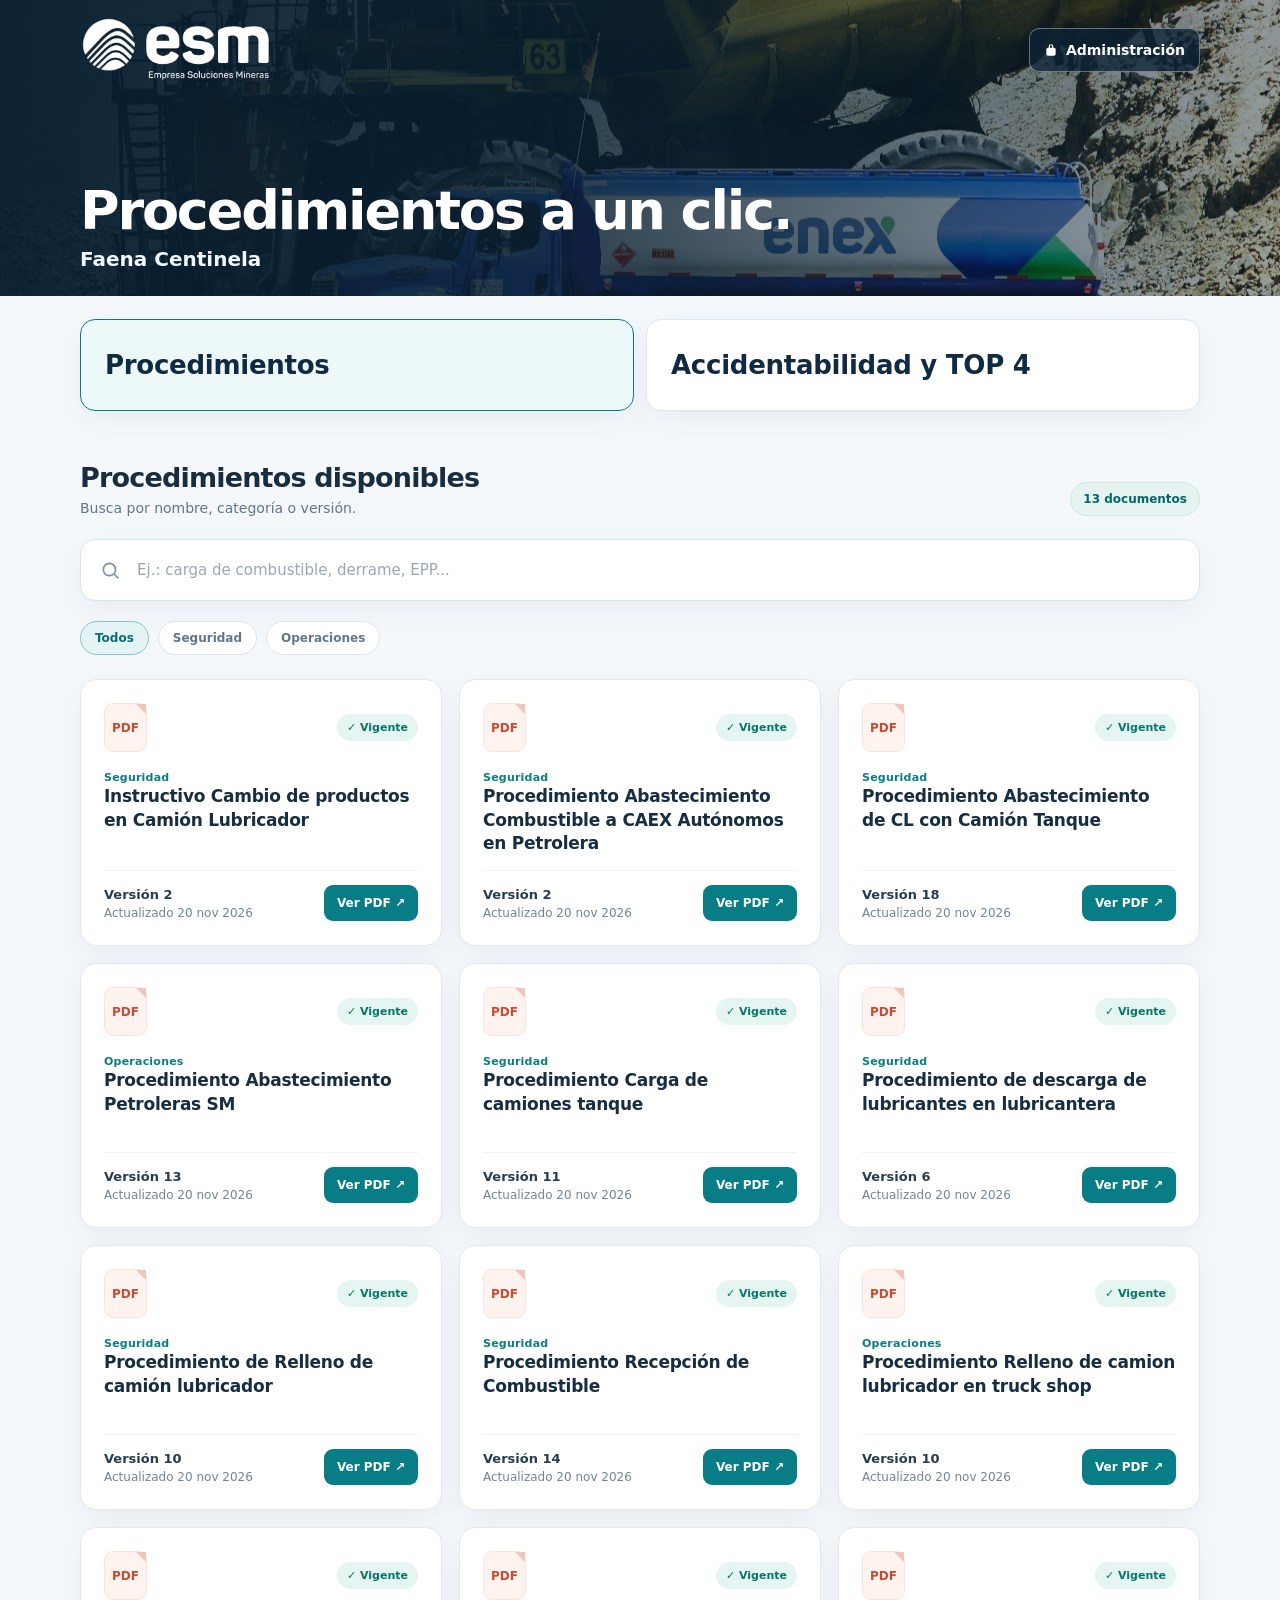
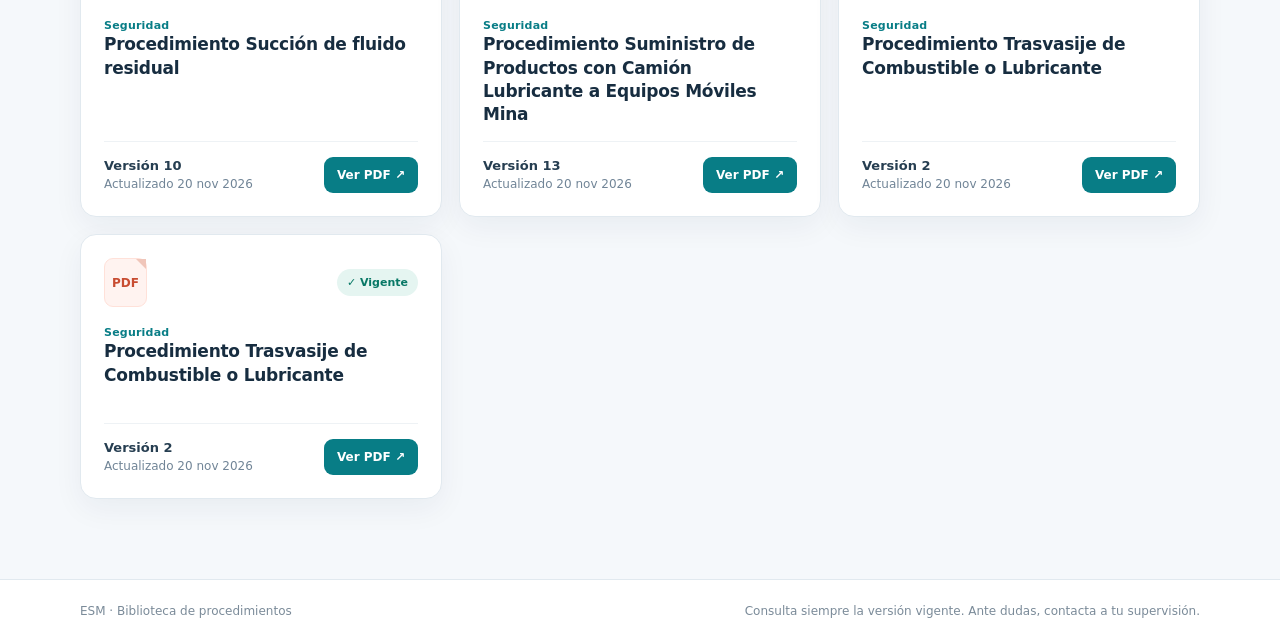
==== commit 5cd83fcf: "Add files via upload" ====
--- a/index.html
+++ b/index.html
@@ -8,7 +8,7 @@
   <meta name="robots" content="noindex,nofollow" />
   <title>Biblioteca de Procedimientos | ESM</title>
   <link rel="stylesheet" href="styles.css" />
-  <link rel="stylesheet" href="portada.css" />
+  <link rel="stylesheet" href="portada.css?v=2" />
   <script src="app.js" defer></script>
 </head>
 <body>
@@ -21,6 +21,7 @@
     </div>
     <div class="container portada-titulo">
       <h1>Procedimientos a un clic.</h1>
+      <p class="portada-faena">Faena Centinela</p>
     </div>
   </header>
   <main>
--- a/portada.css
+++ b/portada.css
@@ -1,6 +1,8 @@
-/* Solo la portada de la Biblioteca ESM. No modifica estilos compartidos. */
+/* Cabecera y navegación de las dos páginas públicas de la Biblioteca ESM. */
 .portada-hero {
-  min-block-size: clamp(15.5rem, 23.5vw, 18.5rem);
+  display: flex;
+  flex-direction: column;
+  min-block-size: clamp(16.75rem, 25vw, 18.5rem);
   color: #fff;
   background-color: #102a43;
   background-image:
@@ -45,7 +47,8 @@
 }
 
 .portada-titulo {
-  padding-block: .125rem 3rem;
+  margin-block-start: auto;
+  padding-block: 1.75rem 1.5rem;
 }
 
 .portada-titulo h1 {
@@ -56,6 +59,14 @@
   line-height: 1.08;
   letter-spacing: -.04em;
   text-wrap: balance;
+}
+
+.portada-faena {
+  margin: .375rem 0 0;
+  color: #f0f7fc;
+  font-size: clamp(1rem, 1.8vw, 1.25rem);
+  font-weight: 600;
+  line-height: 1.3;
 }
 
 .portada-accesos .portal-card {
@@ -90,8 +101,8 @@
 
 @media (max-width: 640px) {
   .portada-hero {
-    min-block-size: 12.75rem;
-    background-position: center, 67% 66%;
+    min-block-size: 15rem;
+    background-position: center, 67% 68%;
   }
 
   .portada-hero .header-inner {
@@ -105,7 +116,7 @@
   }
 
   .portada-titulo {
-    padding-block: .25rem 2rem;
+    padding-block: 1.25rem 1.125rem;
   }
 
   .portada-titulo h1 {
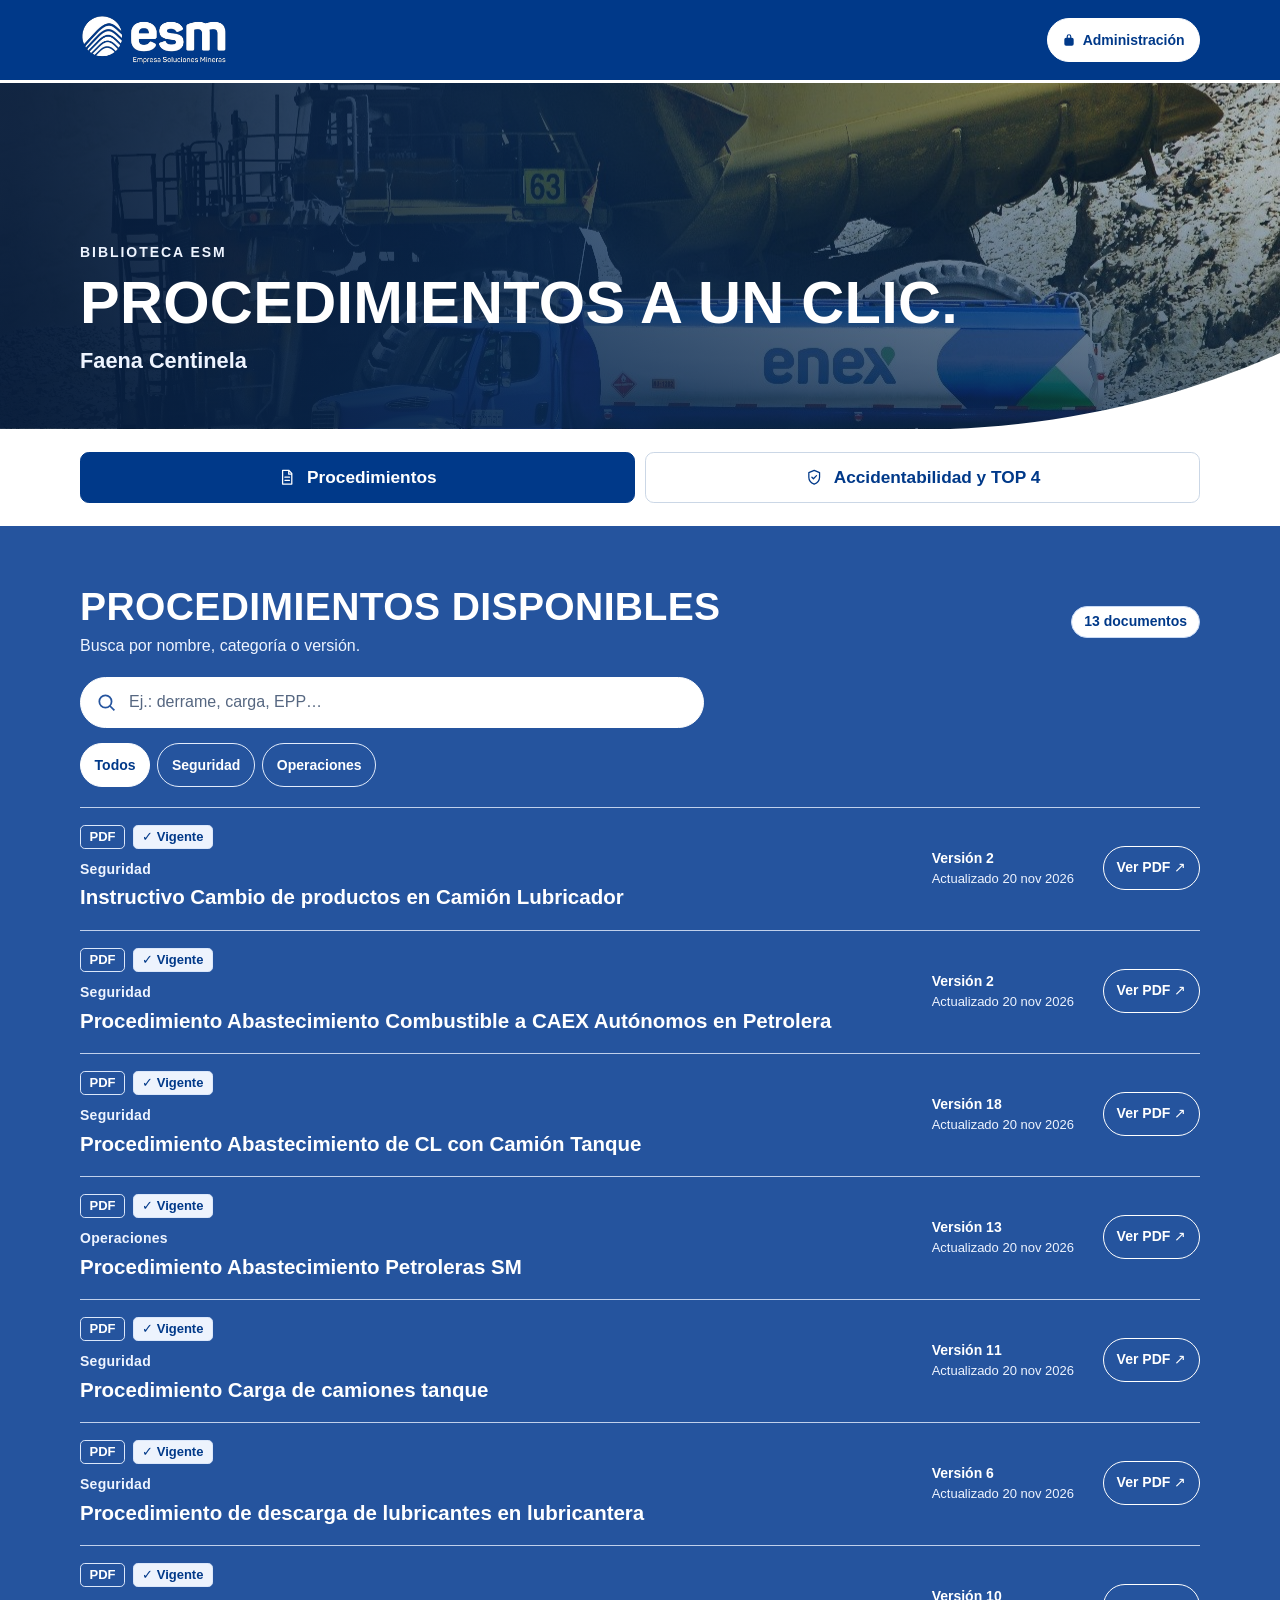
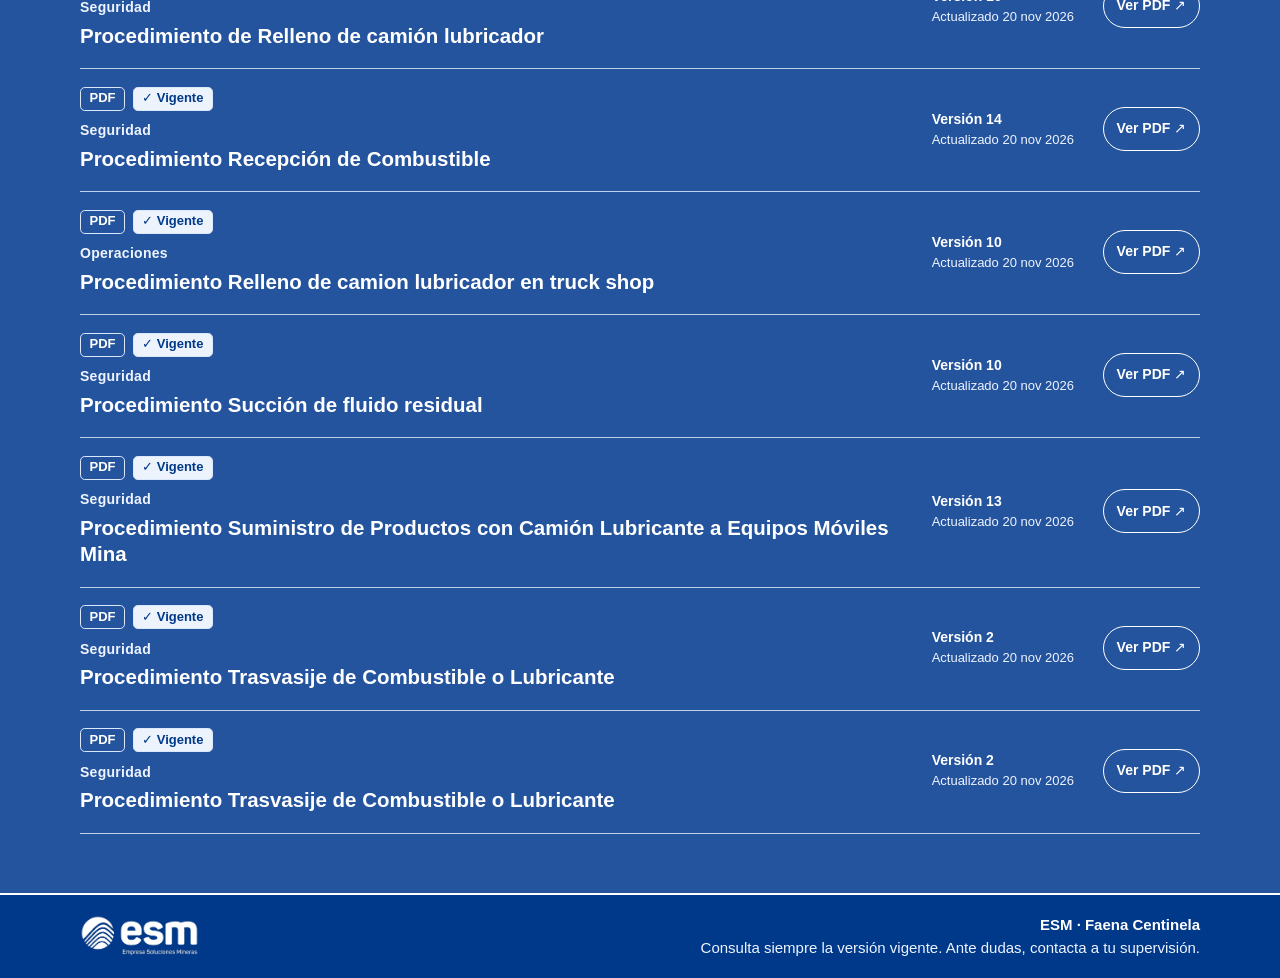
==== commit 7008f6d2: "Add files via upload" ====
--- a/index.html
+++ b/index.html
@@ -1,61 +1,74 @@
 <!DOCTYPE html>
-<html lang="es">
+<html lang="es-CL">
 <head>
   <meta charset="UTF-8" />
   <meta name="viewport" content="width=device-width, initial-scale=1" />
-  <meta name="theme-color" content="#102a43" />
+  <meta name="theme-color" content="#003989" />
   <meta name="description" content="Biblioteca de procedimientos vigentes ESM. Consulta y visualiza documentos PDF de forma simple." />
   <meta name="robots" content="noindex,nofollow" />
   <title>Biblioteca de Procedimientos | ESM</title>
   <link rel="stylesheet" href="styles.css" />
-  <link rel="stylesheet" href="portada.css?v=2" />
+  <link rel="stylesheet" href="portada.css?v=esm-4" />
   <script src="app.js" defer></script>
 </head>
-<body>
-  <header class="portada-hero">
+<body class="esm-publica">
+  <a class="esm-salto" href="#contenido">Ir al contenido</a>
+  <header class="esm-barra">
     <div class="container header-inner">
       <a class="brand" href="./" aria-label="Biblioteca ESM - Inicio">
         <img class="brand-logo" src="assets/logo-esm-blanco.png" alt="ESM — Empresa Soluciones Mineras" width="575" height="202" />
       </a>
       <a class="header-action" href="admin.html"><svg viewBox="0 0 24 24" aria-hidden="true"><path d="M12 2a4 4 0 0 1 4 4v2h1a3 3 0 0 1 3 3v8a3 3 0 0 1-3 3H7a3 3 0 0 1-3-3v-8a3 3 0 0 1 3-3h1V6a4 4 0 0 1 4-4Zm-2 6h4V6a2 2 0 0 0-4 0v2Z"/></svg><span>Administración</span></a>
     </div>
-    <div class="container portada-titulo">
-      <h1>Procedimientos a un clic.</h1>
-      <p class="portada-faena">Faena Centinela</p>
-    </div>
   </header>
-  <main>
-    <nav class="container two-portals portada-accesos" aria-label="Secciones de consulta">
-      <a class="portal-card active-portal" href="./" aria-current="page"><strong>Procedimientos</strong></a>
-      <a class="portal-card" href="accidentabilidad.html"><strong>Accidentabilidad y TOP 4</strong></a>
+  <main id="contenido" tabindex="-1">
+    <section class="esm-portada esm-portada--procedimientos" aria-labelledby="titulo-portada">
+      <div class="container esm-portada-interior">
+        <div class="esm-portada-texto">
+          <p class="esm-ceja">Biblioteca ESM</p>
+          <h1 id="titulo-portada">Procedimientos a un clic.</h1>
+          <p class="esm-faena">Faena Centinela</p>
+        </div>
+      </div>
+      <svg class="esm-curva" viewBox="0 0 400 96" preserveAspectRatio="none" aria-hidden="true" focusable="false"><path d="M0 96C168 96 294 54 400 0V96Z" fill="#fff"/></svg>
+    </section>
+    <nav class="container esm-navegacion" aria-label="Secciones de consulta">
+      <a class="esm-seccion-enlace" href="./" aria-current="page"><svg viewBox="0 0 24 24" aria-hidden="true" focusable="false"><path d="M6 3h8l4 4v14H6zM14 3v5h4M9 12h6M9 16h6"/></svg><span>Procedimientos</span></a>
+      <a class="esm-seccion-enlace" href="accidentabilidad.html"><svg viewBox="0 0 24 24" aria-hidden="true" focusable="false"><path d="M12 3 5 6v6c0 4 2.8 7.3 7 9 4.2-1.7 7-5 7-9V6ZM9 12l2 2 4-4"/></svg><span>Accidentabilidad y TOP 4</span></a>
     </nav>
-    <section class="container content-section" aria-label="Listado de procedimientos">
+    <section class="esm-franja" aria-labelledby="procedimientos-titulo">
+      <div class="container esm-seccion">
       <div class="section-head">
-        <div><h2>Procedimientos disponibles</h2><p class="section-sub">Busca por nombre, categoría o versión.</p></div>
+        <div><h2 id="procedimientos-titulo">Procedimientos disponibles</h2><p class="section-sub">Busca por nombre, categoría o versión.</p></div>
         <div class="counter" id="counter" aria-live="polite">Cargando...</div>
       </div>
       <div class="search-wrap">
         <svg viewBox="0 0 24 24" aria-hidden="true"><circle cx="10.8" cy="10.8" r="7"/><path d="m16 16 5 5"/></svg>
-        <input id="search" type="search" placeholder="Ej.: carga de combustible, derrame, EPP..." aria-label="Buscar procedimiento" autocomplete="off" />
+        <input id="search" type="search" placeholder="Ej.: derrame, carga, EPP…" aria-label="Buscar procedimiento" autocomplete="off" />
         <button id="clear-search" class="clear-search" type="button" aria-label="Borrar búsqueda" hidden>×</button>
       </div>
       <div id="filters" class="filter-row" role="group" aria-label="Filtrar por categoría"></div>
       <div id="notice" class="notice" aria-live="polite" hidden></div>
       <div id="cards" class="document-grid" aria-live="polite"></div>
       <div id="empty" class="empty-state" hidden>
-        <div class="empty-icon" aria-hidden="true">📄</div>
         <h3 id="empty-title">No hay procedimientos publicados</h3>
         <p id="empty-detail">Cuando se carguen documentos aparecerán aquí.</p>
       </div>
+      </div>
     </section>
   </main>
-  <footer class="site-footer"><div class="container footer-content"><span>ESM · Biblioteca de procedimientos</span><span>Consulta siempre la versión vigente. Ante dudas, contacta a tu supervisión.</span></div></footer>
+  <footer class="esm-pie">
+    <div class="container esm-pie-interior">
+      <img src="assets/logo-esm-blanco.png" width="575" height="202" alt="" loading="lazy" />
+      <p><strong>ESM · Faena Centinela</strong><span>Consulta siempre la versión vigente. Ante dudas, contacta a tu supervisión.</span></p>
+    </div>
+  </footer>
 
   <dialog id="pdf-dialog" class="pdf-dialog" aria-label="Visualizador de procedimiento">
     <div class="dialog-shell">
       <div class="dialog-head"><div class="dialog-name"><p>DOCUMENTO PDF</p><h2 id="viewer-title">Procedimiento</h2><span id="viewer-version"></span></div><button id="close-viewer" type="button" class="icon-button" aria-label="Cerrar documento">✕</button></div>
       <iframe id="pdf-frame" title="Visualizador PDF" loading="lazy"></iframe>
-      <div class="dialog-foot"><span>Si tu celular no lo muestra aquí, ábrelo directamente.</span><a id="viewer-link" class="button primary small" href="#" target="_blank" rel="noopener">Abrir PDF ↗</a></div>
+      <div class="dialog-foot"><span>Si tu celular no lo muestra aquí, ábrelo en otra pestaña.</span><a id="viewer-link" class="button primary small" href="#" target="_blank" rel="noopener">Abrir PDF</a></div>
     </div>
   </dialog>
 </body>
--- a/portada.css
+++ b/portada.css
@@ -1,130 +1,539 @@
-/* Cabecera y navegación de las dos páginas públicas de la Biblioteca ESM. */
-.portada-hero {
+/* Tema corporativo para las vistas públicas de Biblioteca ESM. */
+.esm-publica {
+  --esm-azul: #003989;
+  --esm-documentos: #25549e;
+  --esm-azul-claro: #edf3fd;
+  --esm-blanco-tenue: #eef4ff;
+  --esm-foco: var(--esm-azul);
+  --text: #263445;
+  --muted: #47566a;
+  --line: #cbd7e6;
+  background: #fff;
+  color: var(--text);
+  font-family: Lato, "Segoe UI", Arial, sans-serif;
+  font-size: 1rem;
+  line-height: 1.55;
+}
+
+.esm-publica .container {
+  width: min(70rem, calc(100% - clamp(2rem, 6vw, 5rem)));
+}
+
+.esm-publica :focus-visible {
+  outline: 3px solid var(--esm-foco);
+  outline-offset: 4px;
+}
+
+.esm-salto {
+  position: fixed;
+  z-index: 10;
+  inset-block-start: .65rem;
+  inset-inline-start: .65rem;
+  padding: .55rem .9rem;
+  border-radius: .35rem;
+  background: #fff;
+  color: var(--esm-azul);
+  font-weight: 700;
+  transform: translateY(-180%);
+}
+
+.esm-salto:focus { transform: translateY(0); }
+
+.esm-barra {
+  --esm-foco: #fff;
+  background: var(--esm-azul);
+  border-bottom: 3px solid #fff;
+}
+
+.esm-barra .header-inner {
+  min-height: 5rem;
+  gap: .8rem;
+  padding-block: .55rem;
+}
+
+.esm-barra .brand { min-height: 0; flex: 0 1 auto; }
+.esm-barra .brand-logo {
+  display: block;
+  inline-size: clamp(7.1rem, 14vw, 9.25rem);
+  max-inline-size: 100%;
+  max-block-size: none;
+  block-size: auto;
+}
+
+.esm-barra .header-action {
+  flex: none;
+  justify-content: center;
+  min-height: 2.75rem;
+  gap: .42rem;
+  padding-inline: .9rem;
+  border: 1px solid #fff;
+  border-radius: 100vmax;
+  background: #fff;
+  color: var(--esm-azul);
+  font-size: .875rem;
+  font-weight: 700;
+  line-height: 1.2;
+}
+
+.esm-barra .header-action:hover {
+  border-color: var(--esm-blanco-tenue);
+  background: var(--esm-blanco-tenue);
+  color: var(--esm-azul);
+}
+
+.esm-portada {
+  position: relative;
+  isolation: isolate;
+  overflow: hidden;
+  color: #fff;
+  background: var(--esm-azul);
+}
+
+.esm-portada--procedimientos {
+  background-image:
+    linear-gradient(90deg, #071c3bf2 1%, #092b54c7 42%, #12375a54 100%),
+    linear-gradient(0deg, #071d3899, transparent 72%),
+    url("assets/enex-mineria.jpg");
+  background-position: center, center, center 72%;
+  background-size: cover;
+  background-repeat: no-repeat;
+}
+
+.esm-portada--accidentabilidad {
+  background-image: linear-gradient(108deg, #082857, #103f7e 64%, #25549e);
+}
+
+.esm-portada--accidentabilidad::before {
+  position: absolute;
+  inset-block-start: -72%;
+  inset-inline-end: -6%;
+  width: clamp(18rem, 52vw, 43rem);
+  aspect-ratio: 1;
+  box-sizing: border-box;
+  border: clamp(2.1rem, 5.1vw, 4.5rem) solid #ffffff0d;
+  border-radius: 50%;
+  content: "";
+  pointer-events: none;
+}
+
+.esm-portada-interior {
+  position: relative;
+  z-index: 1;
   display: flex;
-  flex-direction: column;
-  min-block-size: clamp(16.75rem, 25vw, 18.5rem);
-  color: #fff;
-  background-color: #102a43;
-  background-image:
-    linear-gradient(100deg, rgba(7, 29, 47, .97) 0%, rgba(8, 31, 48, .86) 43%, rgba(9, 34, 53, .38) 100%),
-    url("assets/enex-mineria.jpg");
-  background-size: cover;
-  background-position: center, center 74%;
-  background-repeat: no-repeat;
-}
-
-.portada-hero .header-inner {
-  min-block-size: 0;
-  padding-block: 1rem .5rem;
-}
-
-.portada-hero .brand {
-  min-block-size: 0;
-  flex: 0 1 auto;
-}
-
-.portada-hero .brand-logo {
+  align-items: flex-end;
+  min-height: clamp(19rem, 27vw, 23.5rem);
+  padding-block: 2.25rem clamp(2rem, 4vw, 3.3rem);
+}
+
+.esm-portada-texto { width: min(100%, 58rem); }
+.esm-ceja {
+  margin: 0 0 .5rem;
+  color: var(--esm-blanco-tenue);
+  font-size: .875rem;
+  font-weight: 700;
+  letter-spacing: .14em;
+  text-transform: uppercase;
+}
+
+.esm-portada h1 {
+  margin: 0;
+  color: #fff;
+  font-size: clamp(1.85rem, 4.65vw, 4rem);
+  font-weight: 700;
+  line-height: 1.09;
+  letter-spacing: .005em;
+  text-transform: uppercase;
+  text-wrap: balance;
+}
+
+.esm-faena {
+  margin: .47rem 0 0;
+  color: var(--esm-blanco-tenue);
+  font-size: clamp(1.06rem, 1.8vw, 1.36rem);
+  font-weight: 700;
+}
+
+.esm-curva {
+  position: absolute;
+  inset-inline-end: 0;
+  inset-block-end: -1px;
+  width: min(29vw, 27rem);
+  height: clamp(2.1rem, 6vw, 5.75rem);
+  pointer-events: none;
+}
+
+.esm-navegacion {
+  display: grid;
+  grid-template-columns: repeat(2, minmax(0, 1fr));
+  gap: .65rem;
+  padding-block: clamp(.95rem, 2.5vw, 1.45rem);
+}
+
+.esm-seccion-enlace {
+  display: flex;
+  align-items: center;
+  justify-content: center;
+  gap: .65rem;
+  min-height: 3.2rem;
+  padding: .64rem .9rem;
+  border: 1px solid var(--line);
+  border-radius: .55rem;
+  color: var(--esm-azul);
+  background: #fff;
+  font-size: clamp(.95rem, 1.5vw, 1.08rem);
+  font-weight: 700;
+  line-height: 1.2;
+  text-align: center;
+}
+
+.esm-seccion-enlace svg {
+  flex: 0 0 1.15rem;
+  width: 1.15rem;
+  height: 1.15rem;
+  fill: none;
+  stroke: currentColor;
+  stroke-width: 1.65;
+  stroke-linecap: round;
+  stroke-linejoin: round;
+}
+
+.esm-seccion-enlace:hover {
+  border-color: var(--esm-azul);
+  background: var(--esm-azul-claro);
+}
+
+.esm-seccion-enlace[aria-current="page"] {
+  border-color: var(--esm-azul);
+  background: var(--esm-azul);
+  color: #fff;
+}
+
+.esm-franja {
+  --esm-foco: #fff;
+  background: var(--esm-documentos);
+  color: #fff;
+}
+
+.esm-seccion, .esm-resumen {
+  padding-block: clamp(1.9rem, 4.6vw, 3.7rem);
+}
+
+.esm-resumen {
+  border-top: 1px solid #e0e8f3;
+  padding-block-start: clamp(1.35rem, 3.1vw, 2.35rem);
+}
+
+.esm-publica .section-head { margin-bottom: 1.1rem; align-items: center; }
+.esm-publica .section-head h2 {
+  margin: 0 0 .33rem;
+  color: var(--esm-azul);
+  font-size: clamp(1.48rem, 3.05vw, 2.48rem);
+  font-weight: 700;
+  line-height: 1.13;
+  letter-spacing: .01em;
+  text-transform: uppercase;
+  text-wrap: balance;
+}
+
+.esm-publica .section-sub { font-size: 1rem; }
+.esm-publica .esm-franja .section-head h2 { color: #fff; }
+.esm-publica .esm-franja .section-sub { color: var(--esm-blanco-tenue); }
+
+.esm-franja .counter {
+  padding: .4rem .75rem;
+  border-color: #c9dbf6;
+  background: #fff;
+  color: var(--esm-azul);
+  font-size: .875rem;
+  line-height: 1.25;
+}
+
+.esm-franja .search-wrap {
+  gap: .62rem;
+  width: min(100%, 39rem);
+  height: 3.2rem;
+  padding-inline: .95rem .42rem;
+  border: 1px solid #fff;
+  border-radius: 100vmax;
+  box-shadow: none;
+}
+
+.esm-franja .search-wrap:focus-within {
+  outline: 2px solid #fff;
+  outline-offset: 4px;
+  box-shadow: inset 0 0 0 2px var(--esm-azul);
+}
+
+.esm-franja .search-wrap svg { stroke: var(--esm-documentos); }
+.esm-franja .search-wrap input {
+  flex: 1;
+  width: 0;
+  min-width: 0;
+  font-size: 1rem;
+  outline: none;
+}
+
+.esm-franja .search-wrap input::placeholder { color: #566781; }
+.esm-franja .clear-search {
+  flex: 0 0 2.75rem;
+  width: 2.75rem;
+  height: 2.75rem;
+  padding: 0;
+  border-radius: 50%;
+  background: var(--esm-azul-claro);
+  color: var(--esm-azul);
+}
+
+.esm-franja .clear-search:focus-visible {
+  outline-color: var(--esm-azul);
+  outline-offset: -3px;
+}
+
+.esm-franja .filter-row { gap: .45rem; margin-block: .95rem 1.25rem; }
+.esm-franja .filter-chip {
+  min-height: 2.75rem;
+  padding: .45rem .85rem;
+  border: 1px solid #e2ecfc;
+  background: transparent;
+  color: #fff;
+  font-size: .875rem;
+  font-weight: 700;
+  line-height: 1.2;
+}
+
+.esm-franja .filter-chip:hover,
+.esm-franja .filter-chip[aria-pressed="true"] {
+  border-color: #fff;
+  background: #fff;
+  color: var(--esm-azul);
+}
+
+.esm-franja .document-grid {
   display: block;
-  inline-size: clamp(8rem, 16vw, 12rem);
-  max-inline-size: 100%;
-  block-size: auto;
-  max-block-size: none;
-}
-
-.portada-hero .header-action {
-  flex: none;
-  min-block-size: 2.75rem;
-  padding-inline: .875rem;
-  border-color: rgba(255, 255, 255, .36);
-  background: rgba(12, 35, 55, .76);
-  color: #fff;
-  font-size: .875rem;
-}
-
-.portada-hero .header-action:hover {
-  border-color: #fff;
-  background: #163957;
-}
-
-.portada-titulo {
-  margin-block-start: auto;
-  padding-block: 1.75rem 1.5rem;
-}
-
-.portada-titulo h1 {
-  max-inline-size: 47rem;
+  border-top: 1px solid #c0d0eb;
+}
+
+.esm-franja .document-grid:empty { border: 0; }
+.esm-franja .document-card {
+  display: grid;
+  grid-template-columns: minmax(0, 1fr) auto;
+  grid-template-areas: "etiquetas acciones" "texto acciones";
+  column-gap: clamp(1.2rem, 3.5vw, 2.4rem);
+  row-gap: .48rem;
+  align-items: start;
+  min-height: 0;
+  padding: 1.07rem 0 1.22rem;
+  border: 0;
+  border-bottom: 1px solid #c0d0eb;
+  border-radius: 0;
+  box-shadow: none;
+  background: transparent;
+  color: #fff;
+  transition: none;
+}
+
+.esm-franja .document-card:hover { box-shadow: none; transform: none; }
+.esm-franja .card-top { grid-area: etiquetas; justify-content: start; gap: .48rem; flex-wrap: wrap; }
+.esm-franja .pdf-mark, .esm-franja .tag.current {
+  width: auto;
+  height: auto;
+  padding: .18rem .53rem;
+  border: 1px solid #dbe7fa;
+  border-radius: .3rem;
+  background: transparent;
+  color: #fff;
+  font-weight: 700;
+  font-size: .8125rem;
+  line-height: 1.25;
+}
+
+.esm-franja .pdf-mark::after { display: none; }
+.esm-franja .tag.current { background: var(--esm-azul-claro); color: var(--esm-azul); }
+.esm-franja .card-middle { grid-area: texto; min-width: 0; }
+.esm-franja .doc-category { color: var(--esm-blanco-tenue); font-size: .875rem; font-weight: 700; }
+.esm-franja .document-card h3 {
+  margin-top: .17rem;
+  color: #fff;
+  font-size: clamp(1.07rem, 1.9vw, 1.28rem);
+  font-weight: 700;
+  line-height: 1.28;
+  letter-spacing: 0;
+}
+
+.esm-franja .doc-description {
+  margin-top: .32rem;
+  color: var(--esm-blanco-tenue);
+  font-size: .95rem;
+  overflow-wrap: anywhere;
+}
+
+.esm-franja .card-bottom {
+  grid-area: acciones;
+  align-self: center;
+  gap: clamp(.8rem, 2.6vw, 1.8rem);
   margin: 0;
-  font-size: clamp(2.1rem, 4.45vw, 3.375rem);
-  font-weight: 800;
-  line-height: 1.08;
-  letter-spacing: -.04em;
-  text-wrap: balance;
-}
-
-.portada-faena {
-  margin: .375rem 0 0;
-  color: #f0f7fc;
-  font-size: clamp(1rem, 1.8vw, 1.25rem);
-  font-weight: 600;
-  line-height: 1.3;
-}
-
-.portada-accesos .portal-card {
-  min-block-size: 5.75rem;
-  padding: 1rem 1.5rem;
-}
-
-.portada-accesos .portal-card strong {
-  color: #102a43;
-  font-size: clamp(1.1rem, 2.2vw, 1.625rem);
-  line-height: 1.18;
-}
-
-.portada-accesos .portal-card[aria-current="page"] {
-  border-color: #087d86;
-  background: #edf8f8;
-}
-
-.portada-hero a:focus-visible,
-.portada-accesos a:focus-visible {
-  outline: 3px solid currentColor;
-  outline-offset: 4px;
-}
-
-.portada-hero a:focus-visible {
-  color: #fff;
-}
-
-.portada-accesos + .content-section {
-  padding-block-start: clamp(1.75rem, 4vw, 3.5rem);
-}
-
-@media (max-width: 640px) {
-  .portada-hero {
-    min-block-size: 15rem;
-    background-position: center, 67% 68%;
+  padding: 0;
+  border: 0;
+}
+
+.esm-franja .doc-meta { color: var(--esm-blanco-tenue); font-size: .8125rem; }
+.esm-franja .doc-meta strong { color: #fff; font-size: .875rem; }
+.esm-franja .card-bottom .button.primary {
+  min-height: 2.75rem;
+  padding: .43rem .8rem;
+  border: 1px solid #fff;
+  border-radius: 100vmax;
+  background: transparent;
+  color: #fff;
+  font-size: .875rem;
+}
+
+.esm-franja .card-bottom .button.primary:hover { background: #fff; color: var(--esm-azul); }
+.esm-franja .empty-state {
+  padding: 1.55rem 1.1rem;
+  background: #fff;
+  color: var(--esm-azul);
+  border-color: #dce8fc;
+  border-radius: .6rem;
+  text-align: left;
+}
+
+.esm-franja .empty-state p, .esm-franja .notice { font-size: .9375rem; }
+
+.esm-resumen .section-head-year { margin-bottom: 1rem; }
+.esm-resumen .year-picker { color: var(--esm-azul); font-size: .9375rem; }
+.esm-resumen .year-picker select {
+  appearance: none;
+  min-height: 2.75rem;
+  padding: .45rem 2.25rem .45rem .8rem;
+  border-color: var(--line);
+  background: #fff url("data:image/svg+xml,%3Csvg xmlns='http://www.w3.org/2000/svg' viewBox='0 0 16 16' fill='none' stroke='%23003989' stroke-width='1.7' stroke-linejoin='round' stroke-linecap='round'%3E%3Cpath d='m4 6 4 4 4-4'/%3E%3C/svg%3E") right .65rem center / 1rem no-repeat;
+  color: var(--esm-azul);
+  font-size: .9375rem;
+}
+
+.esm-resumen .year-stats { gap: .7rem; margin: 0 0 .95rem; }
+.esm-resumen .year-stat {
+  gap: .68rem;
+  padding: .93rem .88rem;
+  border: 1px solid var(--line);
+  border-radius: .55rem;
+  box-shadow: none;
+  background: #fff;
+}
+
+.esm-resumen .year-stat span {
+  color: #3e526f;
+  font-size: .813rem;
+  overflow-wrap: anywhere;
+}
+
+.esm-resumen .year-stat strong {
+  color: var(--esm-azul);
+  font-size: clamp(1.85rem, 3.3vw, 2.45rem);
+  font-variant-numeric: tabular-nums;
+}
+
+.esm-resumen .year-stat small { color: var(--muted); font-size: .813rem; }
+.esm-resumen .feature-stat { border-color: #9db9e6; background: var(--esm-azul-claro); }
+.esm-resumen .definition-note { margin: 0; max-width: 64rem; color: var(--muted); font-size: .875rem; }
+
+.esm-franja .incident-grid { gap: .8rem; }
+.esm-franja .incident-card {
+  --esm-foco: var(--esm-azul);
+  gap: .85rem;
+  padding: clamp(1rem, 2.4vw, 1.4rem);
+  border: 1px solid #d9e6fa;
+  border-radius: .65rem;
+  box-shadow: none;
+  color: var(--text);
+}
+
+.esm-franja .incident-type {
+  padding: .27rem .54rem;
+  border-radius: .34rem;
+  background: var(--esm-azul-claro);
+  color: var(--esm-azul);
+  font-size: .875rem;
+}
+
+.esm-franja .incident-date { color: var(--muted); font-size: .875rem; }
+.esm-franja .incident-field { gap: .12rem; }
+.esm-franja .incident-field-label,
+.esm-franja .lesson-field .incident-field-label {
+  color: var(--esm-azul);
+  font-size: .875rem;
+  font-weight: 700;
+  letter-spacing: .04em;
+}
+
+.esm-franja .incident-field p { font-size: 1rem; line-height: 1.5; }
+.esm-franja .lesson-field { padding-top: .68rem; border-color: var(--line); }
+.esm-franja .incident-pdf-link {
+  min-height: 2.75rem;
+  border: 1px solid var(--esm-azul);
+  border-radius: 100vmax;
+  background: #fff;
+  color: var(--esm-azul);
+  font-size: .875rem;
+}
+
+.esm-franja .incident-pdf-link:hover { background: var(--esm-azul-claro); }
+
+.esm-publica .pdf-dialog::backdrop { background: #061b39bf; }
+.esm-publica .dialog-name p { color: var(--esm-azul); font-size: .875rem; }
+.esm-publica .dialog-name h2 { color: var(--text); }
+.esm-publica .dialog-name span, .esm-publica .dialog-foot { color: var(--muted); font-size: .875rem; }
+.esm-publica .dialog-foot { flex-wrap: wrap; }
+.esm-publica .pdf-dialog .icon-button { width: 2.75rem; height: 2.75rem; color: var(--esm-azul); }
+.esm-publica .pdf-dialog .button.primary {
+  min-height: 2.75rem;
+  border-radius: 100vmax;
+  background: var(--esm-azul);
+  font-size: .875rem;
+}
+
+.esm-publica .pdf-dialog .button.primary:hover { background: var(--esm-documentos); }
+
+.esm-pie {
+  border-top: 2px solid #fff;
+  background: var(--esm-azul);
+  color: #fff;
+}
+
+.esm-pie-interior {
+  display: flex;
+  align-items: center;
+  justify-content: space-between;
+  gap: .8rem 1.55rem;
+  padding-block: 1.15rem;
+}
+
+.esm-pie-interior img { width: 7.45rem; height: auto; }
+.esm-pie-interior p { margin: 0; text-align: right; font-size: .9375rem; }
+.esm-pie-interior span { display: block; color: var(--esm-blanco-tenue); }
+
+@media (max-width: 43rem) {
+  .esm-barra .header-inner { min-height: 4.3rem; }
+  .esm-portada-interior { min-height: clamp(12.5rem, 47vw, 17rem); }
+  .esm-portada--procedimientos { background-position: center, center, 63% 72%; }
+  .esm-portada h1 { max-width: 25ch; }
+  .esm-franja .document-card {
+    grid-template-columns: 1fr;
+    grid-template-areas: "etiquetas" "texto" "acciones";
+    row-gap: .5rem;
   }
-
-  .portada-hero .header-inner {
-    gap: .75rem;
-    padding-block: .75rem;
-  }
-
-  .portada-hero .header-action {
-    padding-inline: .625rem;
-    font-size: .8125rem;
-  }
-
-  .portada-titulo {
-    padding-block: 1.25rem 1.125rem;
-  }
-
-  .portada-titulo h1 {
-    max-inline-size: 15ch;
-  }
-
-  .portada-accesos .portal-card {
-    min-block-size: 3.5rem;
-    padding-inline: 1rem;
-  }
-}
+  .esm-franja .card-bottom { margin-top: .14rem; }
+  .esm-franja .incident-grid { grid-template-columns: 1fr; }
+}
+
+@media (max-width: 31rem) {
+  .esm-barra .header-action { padding-inline: .65rem; }
+  .esm-portada h1 { font-size: clamp(1.75rem, 7.8vw, 2.35rem); }
+  .esm-navegacion { grid-template-columns: minmax(0, 1fr); }
+  .esm-seccion-enlace { justify-content: flex-start; text-align: start; }
+  .esm-publica .section-head:not(.section-head-year) { flex-wrap: wrap; align-items: flex-start; gap: .6rem; }
+  .esm-resumen .section-head-year { flex-wrap: wrap; align-items: flex-start; }
+  .esm-pie-interior { flex-direction: column; align-items: flex-start; }
+  .esm-pie-interior p { text-align: left; }
+}
